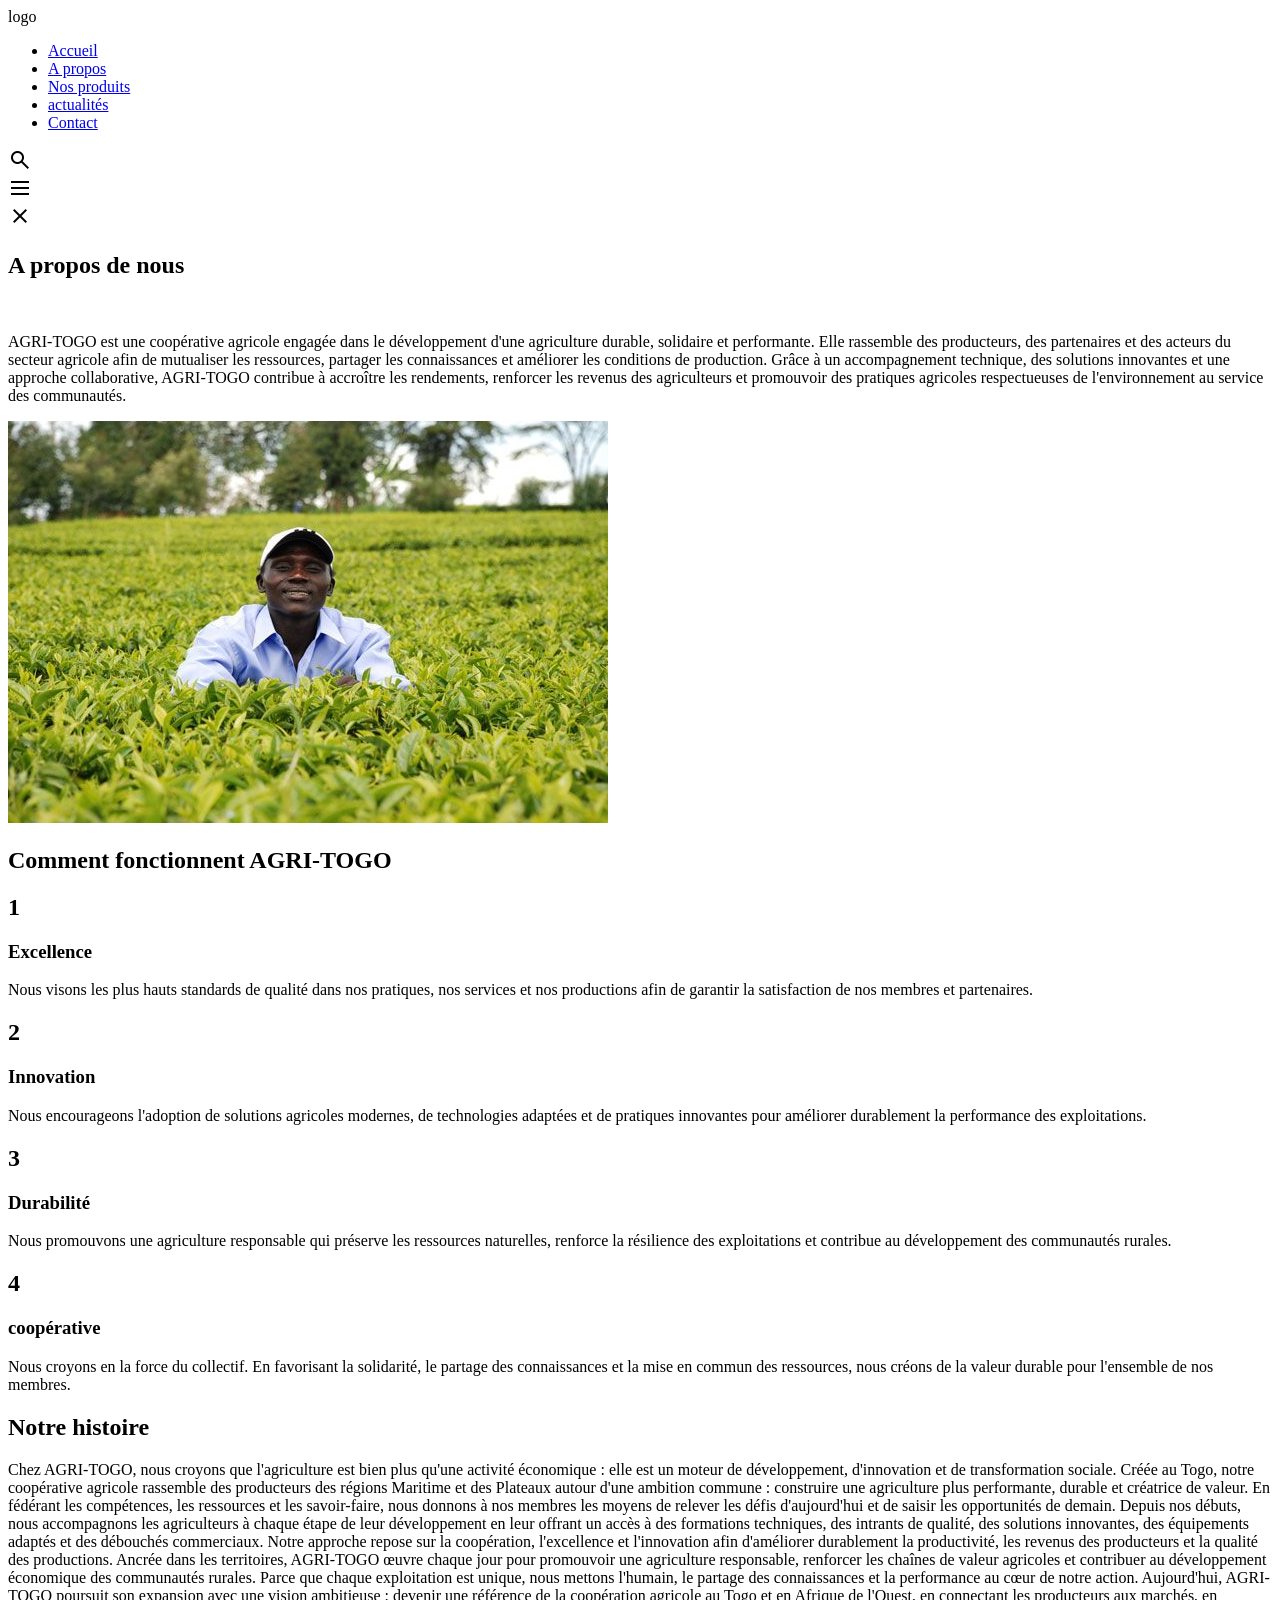
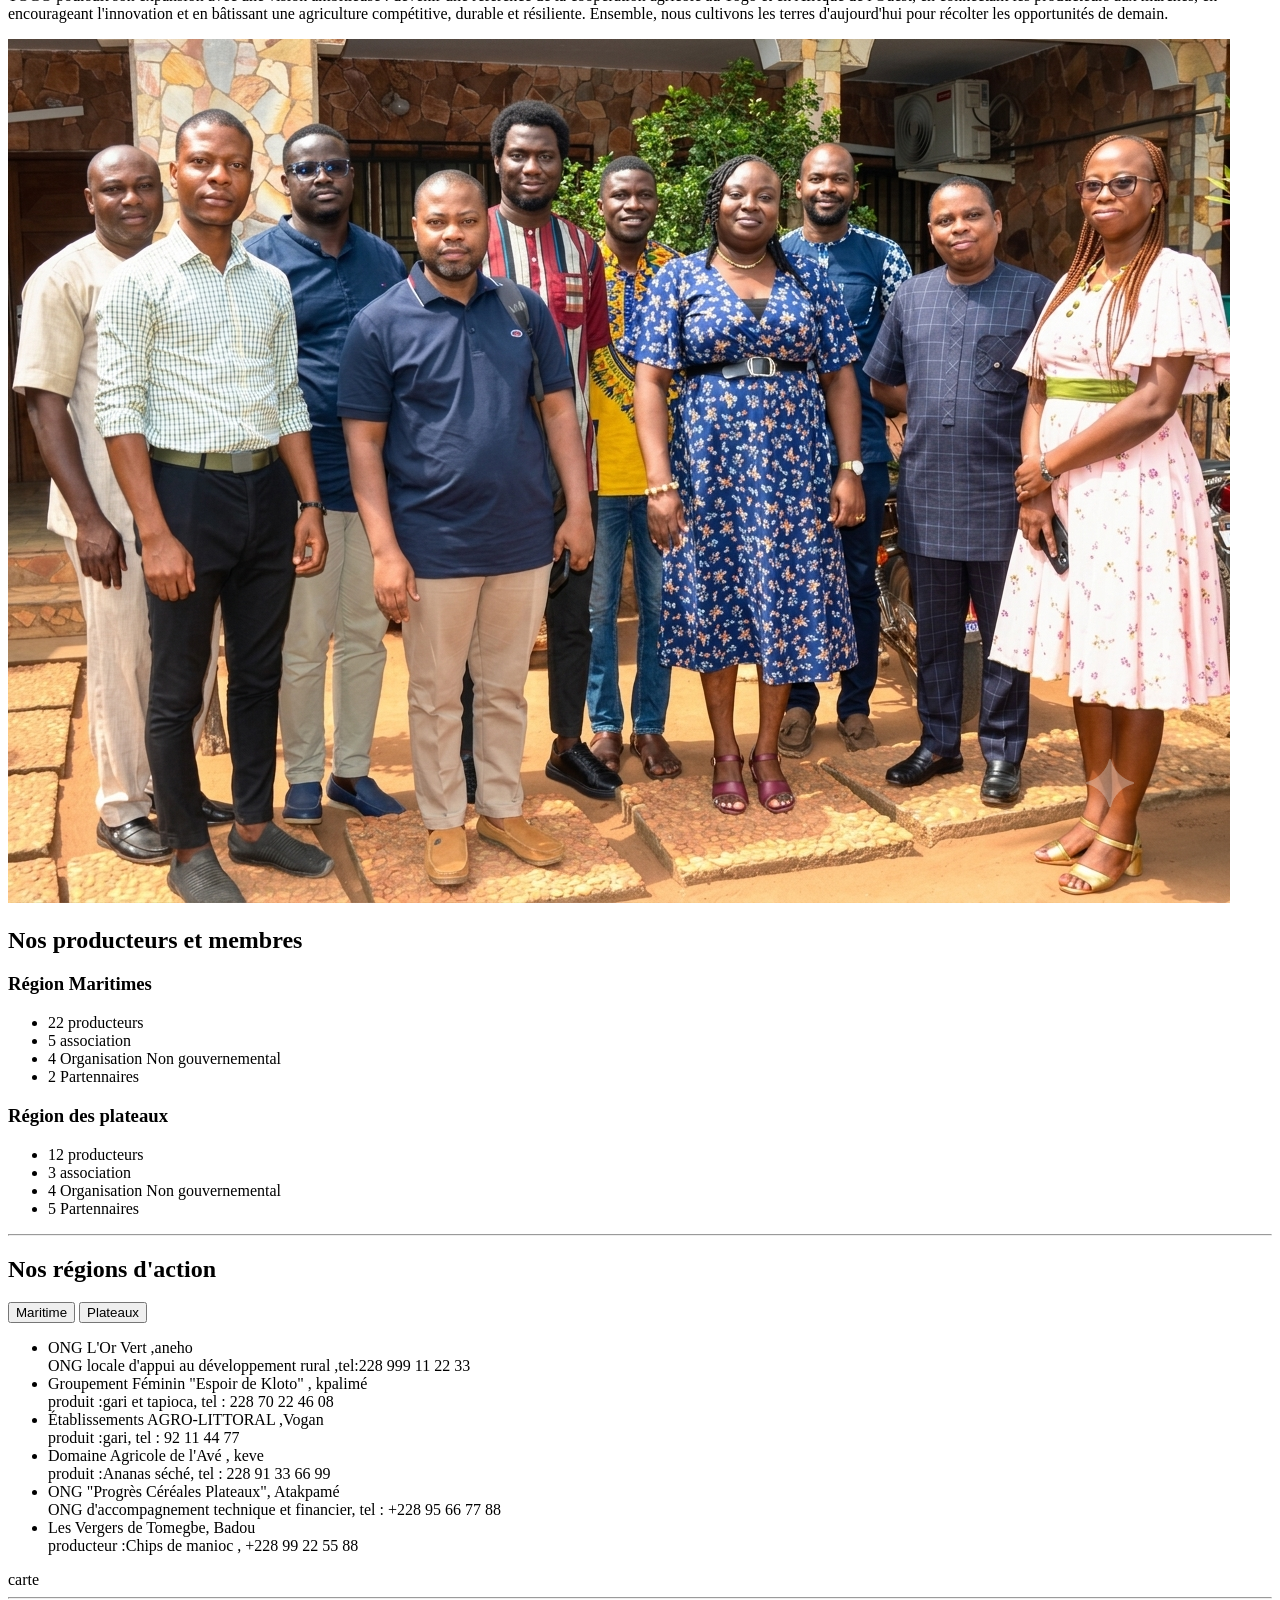
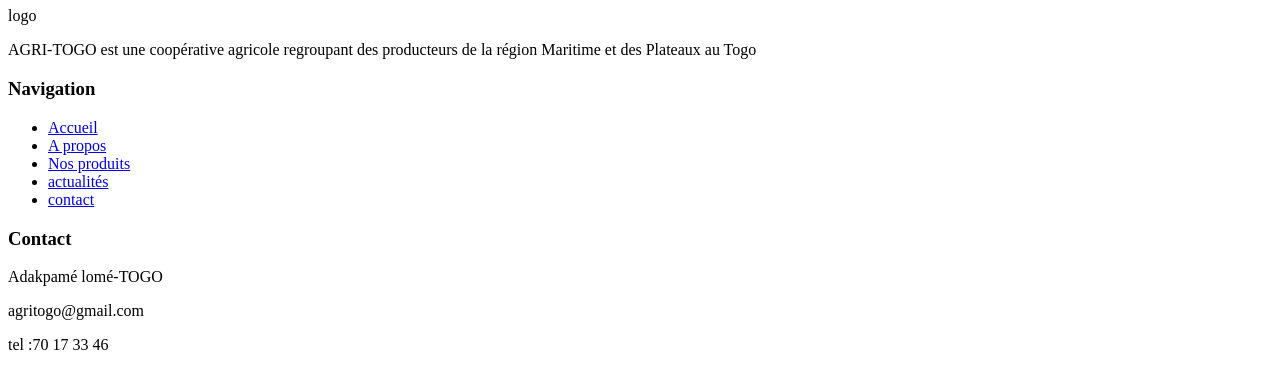
==== about.html @ c338d020 "ajout de acceuil et a propos" ====
<!DOCTYPE html>
<html lang="en">
<head>
    <meta charset="UTF-8">
    <meta name="viewport" content="width=device-width, initial-scale=1.0">
    <title>Document</title>
    <link rel="stylesheet" href="https://fonts.googleapis.com/css2?family=Material+Symbols+Outlined" />
</head>
<body>
     <header>
        <div>
            logo
        </div>
        <nav>
            <ul>
                <li><a href="index.html">Accueil</a></li>
                <li><a href="about.html">A propos</a></li>
                <li><a href="produit.html">Nos produits</a></li>
                <li><a href="actualite.html">actualités</a></li>
                <li><a href="contat.html">Contact</a></li>

            </ul>
        </nav>
        <div><span class="material-symbols-outlined">search</span></div>
        <div><span class="material-symbols-outlined">dehaze</span></div>    
        <div><span class="material-symbols-outlined">close</span></div>
     </header>
     <main>
        <section class="hero2">
            <h1>A propos de nous</h1>
            <img src="" alt="">
        </section>
        <section>
            <div>
                <div id="histoire">
                     <div>
                        <div>
                            <p>AGRI-TOGO est une coopérative agricole engagée dans le développement d'une agriculture durable,       
                                  solidaire et performante. Elle rassemble des producteurs, des partenaires et des acteurs du secteur   
                                 agricole afin de mutualiser les ressources, partager les connaissances et améliorer les conditions de production.
                                 Grâce à un accompagnement technique, des solutions innovantes et une approche collaborative, AGRI-TOGO contribue à
                                 accroître les rendements, renforcer les revenus des agriculteurs et promouvoir des pratiques agricoles respectueuses 
                                 de l'environnement au service des communautés.
                            </p>
                        </div>
                        <div>
                            <img src="images/premier.jpg" alt="">
                        </div>
                     </div>     
                </div>
                <div>
                    <h2>Comment fonctionnent AGRI-TOGO</h2>
                    <div>
                        <h1>1</h1>
                         <h3>Excellence</h3>
                         <p>Nous visons les plus hauts standards de qualité dans nos pratiques,
                             nos services et nos productions afin de garantir la satisfaction de
                              nos membres et partenaires.
                        </p>
                    </div>
                    <div>
                        <h1>2</h1>
                         <h3>Innovation</h3>
                         <p>Nous encourageons l'adoption de solutions agricoles modernes, 
                            de technologies adaptées et de pratiques innovantes pour améliorer
                             durablement la performance des exploitations.
                        </p>
                    </div>
                    <div>
                        <h1>3</h1>
                         <h3>Durabilité</h3>
                         <p>Nous promouvons une agriculture responsable qui préserve les ressources naturelles,
                             renforce la résilience des exploitations et contribue au développement des communautés rurales.
                        </p>
                    </div>
                    <div>
                        <h1>4</h1>
                         <h3>coopérative</h3>
                         <p>Nous croyons en la force du collectif. En favorisant la solidarité, le partage des connaissances
                             et la mise en commun des ressources, nous créons de la valeur durable pour l'ensemble de nos membres.
                        </p>
                    </div>
                </div>
            </div>

        </section>
        <section>
            <h2>Notre histoire</h2>
            <div>
                <div>
                <p> 

                  Chez AGRI-TOGO, nous croyons que l'agriculture est bien plus qu'une activité économique : 
                   elle est un moteur de développement, d'innovation et de transformation sociale.
                   Créée au Togo, notre coopérative agricole rassemble des producteurs des régions Maritime et des Plateaux autour d'une ambition commune : construire une agriculture plus performante, 
                   durable et créatrice de valeur. En fédérant les compétences, les ressources et les savoir-faire, nous donnons à nos membres les moyens de relever les défis d'aujourd'hui et de saisir les opportunités de demain.
                    Depuis nos débuts, nous accompagnons les agriculteurs à chaque étape de leur développement en leur offrant un accès à des formations techniques, des intrants de qualité, des solutions innovantes, des équipements adaptés et des débouchés commerciaux. Notre approche repose sur la coopération, l'excellence et l'innovation afin d'améliorer durablement la productivité, les revenus des producteurs et la qualité des productions.
                    Ancrée dans les territoires, AGRI-TOGO œuvre chaque jour pour promouvoir une agriculture responsable, renforcer les chaînes de valeur agricoles et contribuer au développement économique des communautés rurales. Parce que chaque exploitation est unique, nous mettons l'humain, le partage des connaissances et la performance au cœur de notre action.
                    Aujourd'hui, AGRI-TOGO poursuit son expansion avec une vision ambitieuse : devenir une référence de la coopération agricole au Togo et en Afrique de l'Ouest, en connectant les producteurs aux marchés, en encourageant l'innovation et en bâtissant une agriculture compétitive, durable et résiliente.
                    Ensemble, nous cultivons les terres d'aujourd'hui pour récolter les opportunités de demain.
                </p>
                </div>
                <div>
                    <img src="images/histoire.png" alt="">
                </div>
            </div>
        </section>
        <section>
            <div>
                <h2>Nos producteurs et membres</h2>
                <div>
                    <h3>Région Maritimes</h3>
                    <ul>
                        <li>22 producteurs</li>
                        <li>5 association</li>
                        <li>4 Organisation Non gouvernemental</li>
                        <li>2 Partennaires</li>
                    </ul>
                </div>
                <div>
                    <h3>Région des plateaux</h3>
                    <ul>
                        <li>12 producteurs</li>
                        <li>3 association</li>
                        <li>4 Organisation Non gouvernemental</li>
                        <li>5 Partennaires</li>
                    </ul>
                </div>
            </div>
        </section>
        <hr>
        <section>
            <h2>Nos régions d'action</h2>
            <div>
                <div>
                    <button>Maritime</button>
                    <button>Plateaux</button>
                </div>
                <div>
                <ul>
                    <li>ONG L'Or Vert ,aneho <br> ONG locale d'appui au développement rural ,tel:228 999 11 22 33</li>
                    <li>Groupement Féminin "Espoir de Kloto"  , kpalimé <br> produit :gari et tapioca, tel : 228 70 22 46 08 </li>
                    <li>Établissements AGRO-LITTORAL ,Vogan <br> produit :gari, tel : 92 11 44 77 </li>
                    <li> Domaine Agricole de l'Avé , keve <br> produit :Ananas séché, tel : 228 91 33 66 99 </li>
                    <li>  ONG "Progrès Céréales Plateaux", Atakpamé <br> ONG  d'accompagnement technique et financier, tel :  +228 95 66 77 88 </li>
                    <li>  Les Vergers de Tomegbe,  Badou <br> producteur :Chips de manioc , +228 99 22 55 88 </li>
                </ul>
            </div>
            <div>
                carte
            </div>
            </div>
           
        </section>
         <hr>
     </main>
      <footer>
        <div id="footer-head">
            <div>
                <div>
                    logo
                </div>
                <div>
                  <p>AGRI-TOGO est une coopérative agricole  regroupant des producteurs de la région
                     Maritime et des Plateaux au Togo
                  </p>  
                  <div>
                    <i class="fa-brands fa-facebook"></i>
                  </div>
                </div>    
            </div>
            <div> 
                <h3>Navigation</h3>
                <ul>
                <li><a href="index.html">Accueil</a></li>
                <li><a href="index.html">A propos</a></li>
                <li><a href="index.html">Nos produits</a></li>
                <li><a href="index.html">actualités</a></li>
                <li><a href="index.html">contact</a></li> 
                </ul>               
            </div>
            <div>
                <h3>Contact</h3>
                <p>Adakpamé lomé-TOGO</p>
                <P>agritogo@gmail.com</P>
                <p>tel :70 17 33 46</p>

            </div>   
            
        </div>
    </footer>

</body>
</html>
</body>
</html>
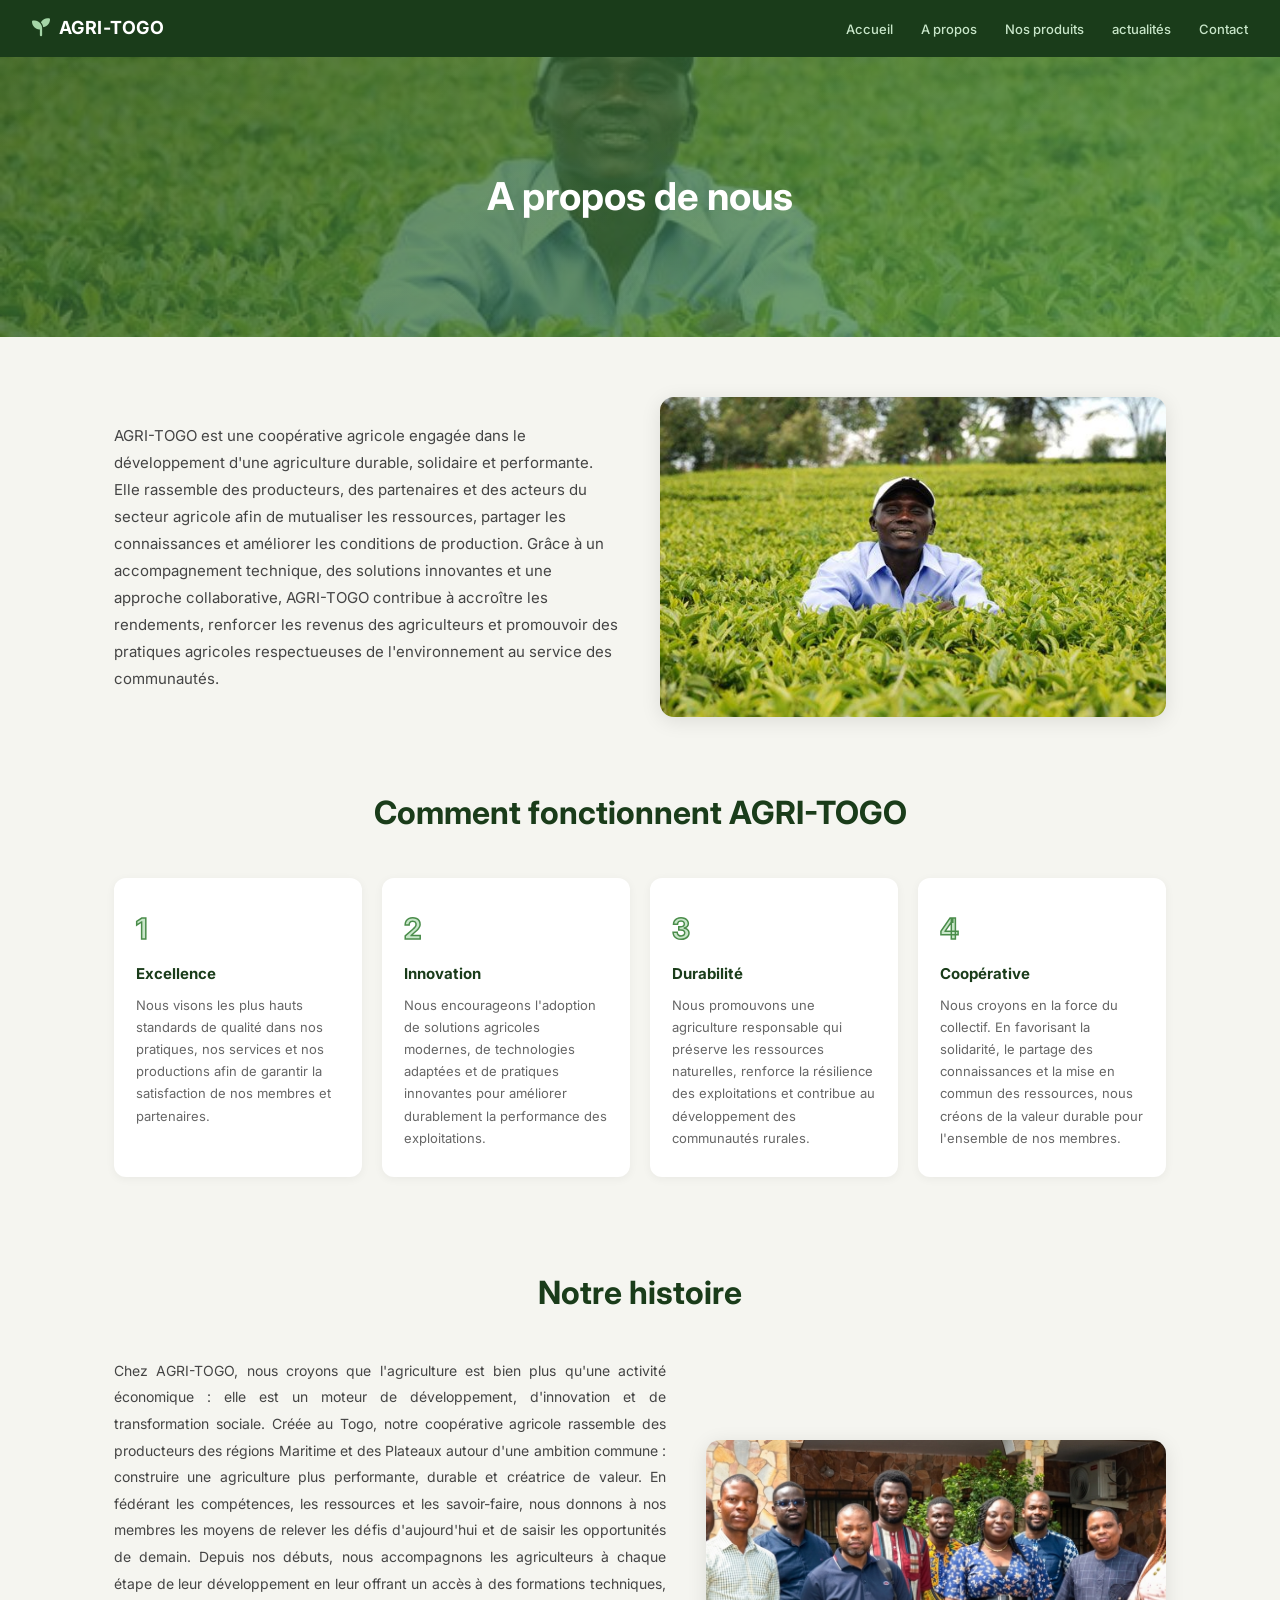
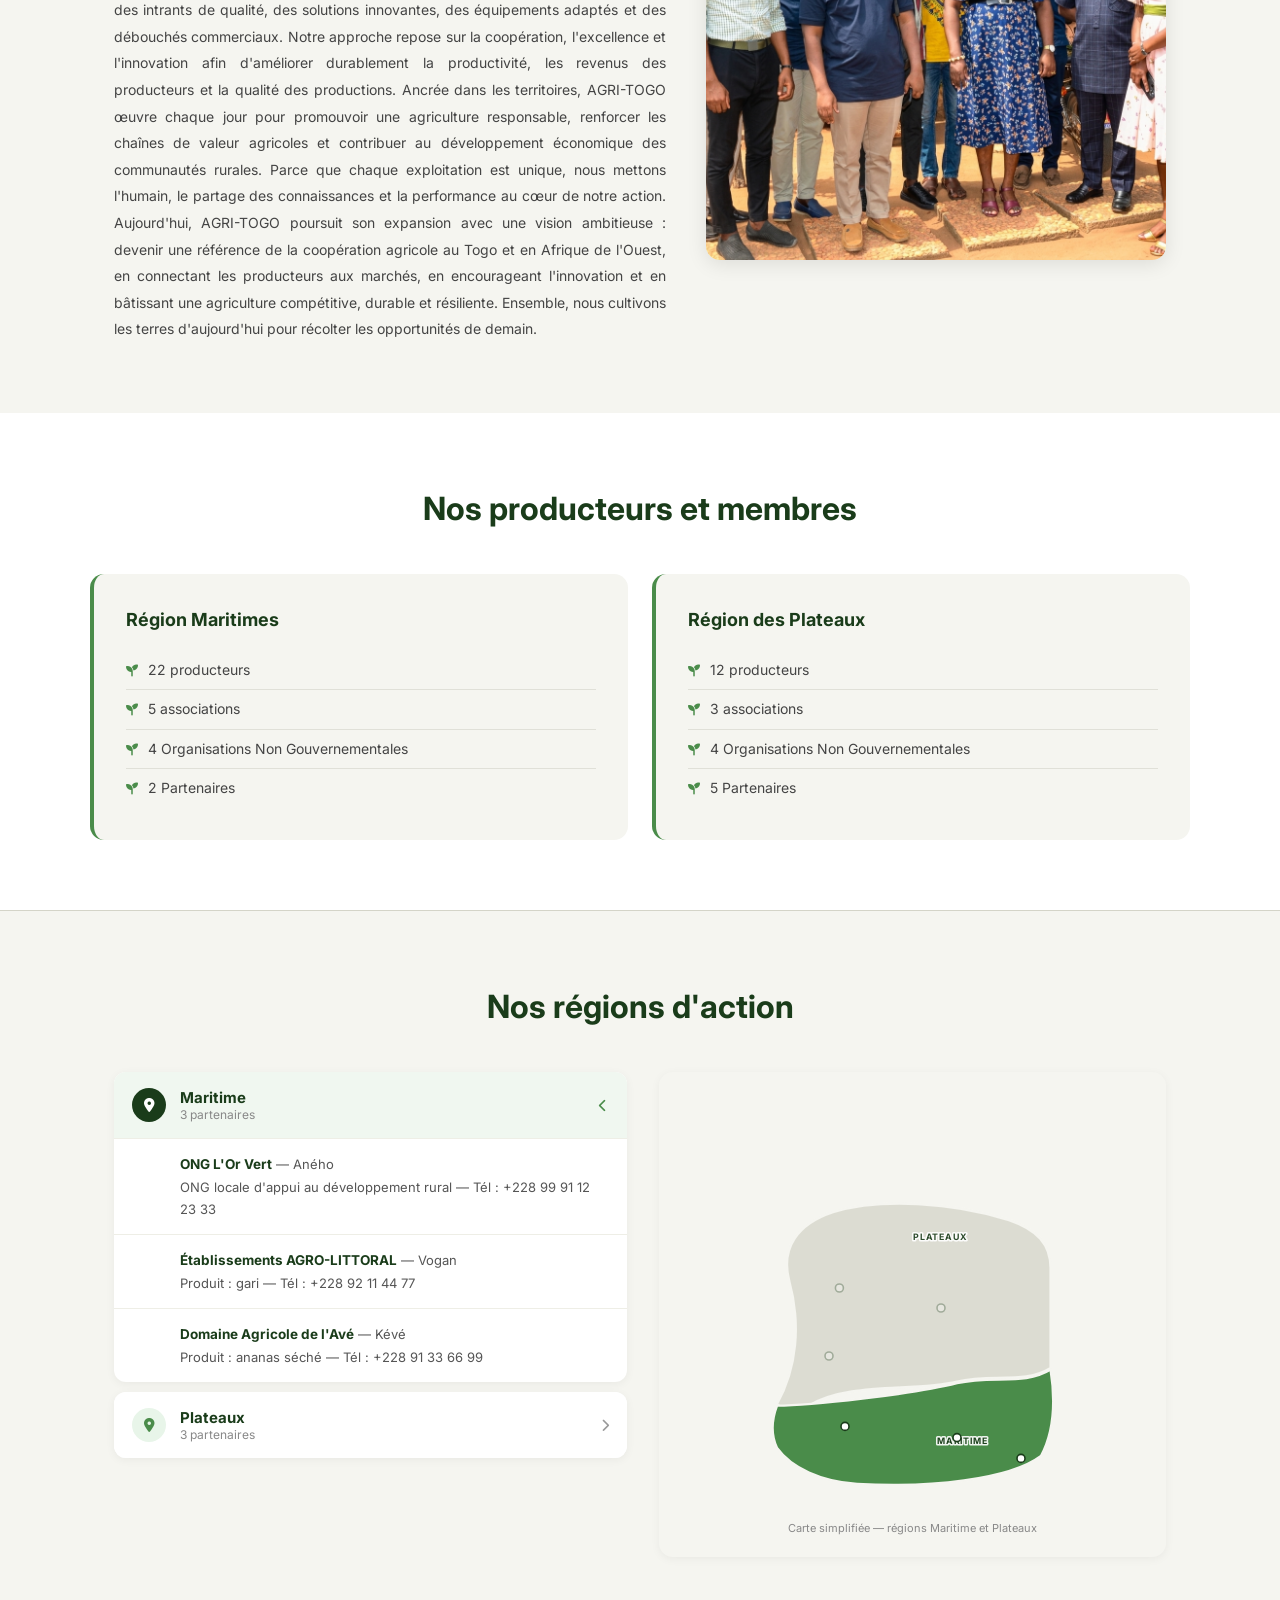
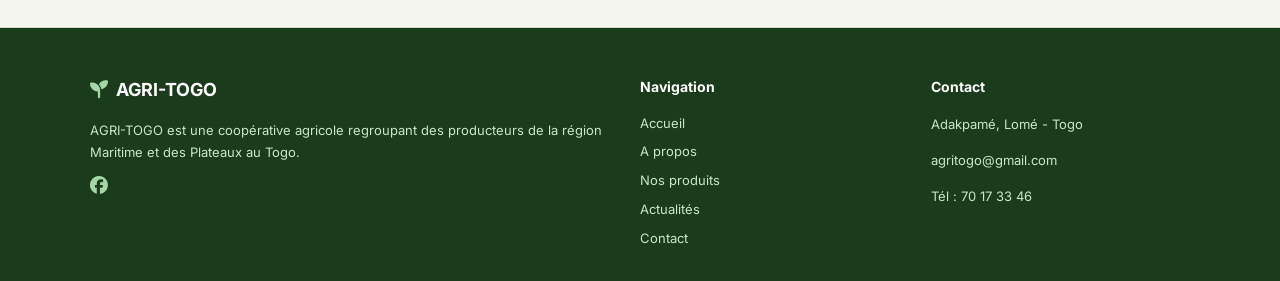
==== commit 7b2215fe: "stylisation des pages acceuil et apropos" ====
--- a/about.html
+++ b/about.html
@@ -1,196 +1,288 @@
 <!DOCTYPE html>
-<html lang="en">
+<html lang="fr">
 <head>
     <meta charset="UTF-8">
     <meta name="viewport" content="width=device-width, initial-scale=1.0">
-    <title>Document</title>
+    <title>AGRI-TOGO — À propos</title>
     <link rel="stylesheet" href="https://fonts.googleapis.com/css2?family=Material+Symbols+Outlined" />
+    <link rel="stylesheet" href="https://cdnjs.cloudflare.com/ajax/libs/font-awesome/6.5.0/css/all.min.css">
+    <link rel="stylesheet" href="css/app.css">
+    <script src="about.js" defer></script>
 </head>
 <body>
-     <header>
+    <header>
         <div>
-            logo
+            AGRI-TOGO
         </div>
         <nav>
             <ul>
                 <li><a href="index.html">Accueil</a></li>
-                <li><a href="about.html">A propos</a></li>
+                <li><a href="about.html" class="active">A propos</a></li>
                 <li><a href="produit.html">Nos produits</a></li>
                 <li><a href="actualite.html">actualités</a></li>
-                <li><a href="contat.html">Contact</a></li>
-
+                <li><a href="contact.html">Contact</a></li>
             </ul>
         </nav>
-        <div><span class="material-symbols-outlined">search</span></div>
-        <div><span class="material-symbols-outlined">dehaze</span></div>    
-        <div><span class="material-symbols-outlined">close</span></div>
-     </header>
-     <main>
+        <div class="header-icons">
+            <span class="material-symbols-outlined menu-open">dehaze</span>
+            <span class="material-symbols-outlined menu-close" >close</span>
+        </div>
+    </header>
+
+    <main>
         <section class="hero2">
             <h1>A propos de nous</h1>
-            <img src="" alt="">
-        </section>
-        <section>
-            <div>
+            <img src="images/premier.jpg" alt="Membres de la coopérative AGRI-TOGO">
+        </section>
+
+        <section class="intro-section">
+            <div class="intro">
                 <div id="histoire">
-                     <div>
-                        <div>
-                            <p>AGRI-TOGO est une coopérative agricole engagée dans le développement d'une agriculture durable,       
-                                  solidaire et performante. Elle rassemble des producteurs, des partenaires et des acteurs du secteur   
-                                 agricole afin de mutualiser les ressources, partager les connaissances et améliorer les conditions de production.
-                                 Grâce à un accompagnement technique, des solutions innovantes et une approche collaborative, AGRI-TOGO contribue à
-                                 accroître les rendements, renforcer les revenus des agriculteurs et promouvoir des pratiques agricoles respectueuses 
-                                 de l'environnement au service des communautés.
-                            </p>
-                        </div>
-                        <div>
-                            <img src="images/premier.jpg" alt="">
-                        </div>
-                     </div>     
-                </div>
-                <div>
+                    <div class="intro-row">
+                        <div class="intro-text">
+                            <p>AGRI-TOGO est une coopérative agricole engagée dans le développement d'une agriculture durable,
+                                solidaire et performante. Elle rassemble des producteurs, des partenaires et des acteurs du secteur
+                                agricole afin de mutualiser les ressources, partager les connaissances et améliorer les conditions de production.
+                                Grâce à un accompagnement technique, des solutions innovantes et une approche collaborative, AGRI-TOGO contribue à
+                                accroître les rendements, renforcer les revenus des agriculteurs et promouvoir des pratiques agricoles respectueuses
+                                de l'environnement au service des communautés.
+                            </p>
+                        </div>
+                        <div class="intro-image">
+                            <img src="images/premier.jpg" alt="Champs cultivés par les producteurs AGRI-TOGO">
+                        </div>
+                    </div>
+                </div>
+
+                <div class="valeurs">
                     <h2>Comment fonctionnent AGRI-TOGO</h2>
-                    <div>
-                        <h1>1</h1>
-                         <h3>Excellence</h3>
-                         <p>Nous visons les plus hauts standards de qualité dans nos pratiques,
-                             nos services et nos productions afin de garantir la satisfaction de
-                              nos membres et partenaires.
-                        </p>
-                    </div>
-                    <div>
-                        <h1>2</h1>
-                         <h3>Innovation</h3>
-                         <p>Nous encourageons l'adoption de solutions agricoles modernes, 
-                            de technologies adaptées et de pratiques innovantes pour améliorer
-                             durablement la performance des exploitations.
-                        </p>
-                    </div>
-                    <div>
-                        <h1>3</h1>
-                         <h3>Durabilité</h3>
-                         <p>Nous promouvons une agriculture responsable qui préserve les ressources naturelles,
-                             renforce la résilience des exploitations et contribue au développement des communautés rurales.
-                        </p>
-                    </div>
-                    <div>
-                        <h1>4</h1>
-                         <h3>coopérative</h3>
-                         <p>Nous croyons en la force du collectif. En favorisant la solidarité, le partage des connaissances
-                             et la mise en commun des ressources, nous créons de la valeur durable pour l'ensemble de nos membres.
-                        </p>
-                    </div>
-                </div>
-            </div>
-
-        </section>
-        <section>
+                    <div class="valeurs-grid">
+                        <div class="valeur-item">
+                            <h1>1</h1>
+                            <h3>Excellence</h3>
+                            <p>Nous visons les plus hauts standards de qualité dans nos pratiques,
+                                nos services et nos productions afin de garantir la satisfaction de
+                                nos membres et partenaires.
+                            </p>
+                        </div>
+                        <div class="valeur-item">
+                            <h1>2</h1>
+                            <h3>Innovation</h3>
+                            <p>Nous encourageons l'adoption de solutions agricoles modernes,
+                                de technologies adaptées et de pratiques innovantes pour améliorer
+                                durablement la performance des exploitations.
+                            </p>
+                        </div>
+                        <div class="valeur-item">
+                            <h1>3</h1>
+                            <h3>Durabilité</h3>
+                            <p>Nous promouvons une agriculture responsable qui préserve les ressources naturelles,
+                                renforce la résilience des exploitations et contribue au développement des communautés rurales.
+                            </p>
+                        </div>
+                        <div class="valeur-item">
+                            <h1>4</h1>
+                            <h3>Coopérative</h3>
+                            <p>Nous croyons en la force du collectif. En favorisant la solidarité, le partage des connaissances
+                                et la mise en commun des ressources, nous créons de la valeur durable pour l'ensemble de nos membres.
+                            </p>
+                        </div>
+                    </div>
+                </div>
+            </div>
+        </section>
+
+        <section class="histoire-section">
             <h2>Notre histoire</h2>
-            <div>
-                <div>
-                <p> 
-
-                  Chez AGRI-TOGO, nous croyons que l'agriculture est bien plus qu'une activité économique : 
-                   elle est un moteur de développement, d'innovation et de transformation sociale.
-                   Créée au Togo, notre coopérative agricole rassemble des producteurs des régions Maritime et des Plateaux autour d'une ambition commune : construire une agriculture plus performante, 
-                   durable et créatrice de valeur. En fédérant les compétences, les ressources et les savoir-faire, nous donnons à nos membres les moyens de relever les défis d'aujourd'hui et de saisir les opportunités de demain.
-                    Depuis nos débuts, nous accompagnons les agriculteurs à chaque étape de leur développement en leur offrant un accès à des formations techniques, des intrants de qualité, des solutions innovantes, des équipements adaptés et des débouchés commerciaux. Notre approche repose sur la coopération, l'excellence et l'innovation afin d'améliorer durablement la productivité, les revenus des producteurs et la qualité des productions.
-                    Ancrée dans les territoires, AGRI-TOGO œuvre chaque jour pour promouvoir une agriculture responsable, renforcer les chaînes de valeur agricoles et contribuer au développement économique des communautés rurales. Parce que chaque exploitation est unique, nous mettons l'humain, le partage des connaissances et la performance au cœur de notre action.
-                    Aujourd'hui, AGRI-TOGO poursuit son expansion avec une vision ambitieuse : devenir une référence de la coopération agricole au Togo et en Afrique de l'Ouest, en connectant les producteurs aux marchés, en encourageant l'innovation et en bâtissant une agriculture compétitive, durable et résiliente.
-                    Ensemble, nous cultivons les terres d'aujourd'hui pour récolter les opportunités de demain.
-                </p>
-                </div>
-                <div>
-                    <img src="images/histoire.png" alt="">
-                </div>
-            </div>
-        </section>
-        <section>
-            <div>
+            <div class="histoire-row">
+                <div class="histoire-text">
+                    <p>
+                        Chez AGRI-TOGO, nous croyons que l'agriculture est bien plus qu'une activité économique :
+                        elle est un moteur de développement, d'innovation et de transformation sociale.
+                        Créée au Togo, notre coopérative agricole rassemble des producteurs des régions Maritime et des Plateaux autour d'une ambition commune : construire une agriculture plus performante,
+                        durable et créatrice de valeur. En fédérant les compétences, les ressources et les savoir-faire, nous donnons à nos membres les moyens de relever les défis d'aujourd'hui et de saisir les opportunités de demain.
+                        Depuis nos débuts, nous accompagnons les agriculteurs à chaque étape de leur développement en leur offrant un accès à des formations techniques, des intrants de qualité, des solutions innovantes, des équipements adaptés et des débouchés commerciaux. Notre approche repose sur la coopération, l'excellence et l'innovation afin d'améliorer durablement la productivité, les revenus des producteurs et la qualité des productions.
+                        Ancrée dans les territoires, AGRI-TOGO œuvre chaque jour pour promouvoir une agriculture responsable, renforcer les chaînes de valeur agricoles et contribuer au développement économique des communautés rurales. Parce que chaque exploitation est unique, nous mettons l'humain, le partage des connaissances et la performance au cœur de notre action.
+                        Aujourd'hui, AGRI-TOGO poursuit son expansion avec une vision ambitieuse : devenir une référence de la coopération agricole au Togo et en Afrique de l'Ouest, en connectant les producteurs aux marchés, en encourageant l'innovation et en bâtissant une agriculture compétitive, durable et résiliente.
+                        Ensemble, nous cultivons les terres d'aujourd'hui pour récolter les opportunités de demain.
+                    </p>
+                </div>
+                <div class="histoire-image">
+                    <img src="images/histoire.png" alt="Histoire de la coopérative AGRI-TOGO">
+                </div>
+            </div>
+        </section>
+
+        <section class="membres-section">
+            <div class="membres">
                 <h2>Nos producteurs et membres</h2>
-                <div>
-                    <h3>Région Maritimes</h3>
-                    <ul>
-                        <li>22 producteurs</li>
-                        <li>5 association</li>
-                        <li>4 Organisation Non gouvernemental</li>
-                        <li>2 Partennaires</li>
-                    </ul>
-                </div>
-                <div>
-                    <h3>Région des plateaux</h3>
-                    <ul>
-                        <li>12 producteurs</li>
-                        <li>3 association</li>
-                        <li>4 Organisation Non gouvernemental</li>
-                        <li>5 Partennaires</li>
-                    </ul>
-                </div>
-            </div>
-        </section>
+                <div class="membres-grid">
+                    <div class="membre-card">
+                        <h3>Région Maritimes</h3>
+                        <ul>
+                            <li>22 producteurs</li>
+                            <li>5 associations</li>
+                            <li>4 Organisations Non Gouvernementales</li>
+                            <li>2 Partenaires</li>
+                        </ul>
+                    </div>
+                    <div class="membre-card">
+                        <h3>Région des Plateaux</h3>
+                        <ul>
+                            <li>12 producteurs</li>
+                            <li>3 associations</li>
+                            <li>4 Organisations Non Gouvernementales</li>
+                            <li>5 Partenaires</li>
+                        </ul>
+                    </div>
+                </div>
+            </div>
+        </section>
+
         <hr>
-        <section>
+
+        <section class="regions-section">
             <h2>Nos régions d'action</h2>
-            <div>
-                <div>
-                    <button>Maritime</button>
-                    <button>Plateaux</button>
-                </div>
-                <div>
-                <ul>
-                    <li>ONG L'Or Vert ,aneho <br> ONG locale d'appui au développement rural ,tel:228 999 11 22 33</li>
-                    <li>Groupement Féminin "Espoir de Kloto"  , kpalimé <br> produit :gari et tapioca, tel : 228 70 22 46 08 </li>
-                    <li>Établissements AGRO-LITTORAL ,Vogan <br> produit :gari, tel : 92 11 44 77 </li>
-                    <li> Domaine Agricole de l'Avé , keve <br> produit :Ananas séché, tel : 228 91 33 66 99 </li>
-                    <li>  ONG "Progrès Céréales Plateaux", Atakpamé <br> ONG  d'accompagnement technique et financier, tel :  +228 95 66 77 88 </li>
-                    <li>  Les Vergers de Tomegbe,  Badou <br> producteur :Chips de manioc , +228 99 22 55 88 </li>
-                </ul>
-            </div>
-            <div>
-                carte
-            </div>
-            </div>
-           
-        </section>
-         <hr>
-     </main>
-      <footer>
+            <div class="regions">
+                <div class="regions-list-panel">
+
+                    <div class="region-row active" data-region="maritime">
+                        <button class="region-row-head" aria-expanded="true">
+                            <span class="region-pin"><i class="fa-solid fa-location-dot"></i></span>
+                            <span class="region-row-text">
+                                <span class="region-row-title">Maritime</span>
+                                <span class="region-row-count">3 partenaires</span>
+                            </span>
+                            <span class="region-chevron"><i class="fa-solid fa-chevron-down"></i></span>
+                        </button>
+                        <ul class="region-partners">
+                            <li tabindex="0" data-city="aneho">
+                                <strong>ONG L'Or Vert</strong> — Aného<br>
+                                ONG locale d'appui au développement rural — Tél : +228 99 91 12 23 33
+                            </li>
+                            <li tabindex="0" data-city="vogan">
+                                <strong>Établissements AGRO-LITTORAL</strong> — Vogan<br>
+                                Produit : gari — Tél : +228 92 11 44 77
+                            </li>
+                            <li tabindex="0" data-city="keve">
+                                <strong>Domaine Agricole de l'Avé</strong> — Kévé<br>
+                                Produit : ananas séché — Tél : +228 91 33 66 99
+                            </li>
+                        </ul>
+                    </div>
+
+                    <div class="region-row" data-region="plateaux">
+                        <button class="region-row-head" aria-expanded="false">
+                            <span class="region-pin"><i class="fa-solid fa-location-dot"></i></span>
+                            <span class="region-row-text">
+                                <span class="region-row-title">Plateaux</span>
+                                <span class="region-row-count">3 partenaires</span>
+                            </span>
+                            <span class="region-chevron"><i class="fa-solid fa-chevron-right"></i></span>
+                        </button>
+                        <ul class="region-partners">
+                            <li tabindex="0" data-city="kpalime">
+                                <strong>Groupement Féminin « Espoir de Kloto »</strong> — Kpalimé<br>
+                                Produit : gari et tapioca — Tél : +228 70 22 46 08
+                            </li>
+                            <li tabindex="0" data-city="atakpame">
+                                <strong>ONG « Progrès Céréales Plateaux »</strong> — Atakpamé<br>
+                                ONG d'accompagnement technique et financier — Tél : +228 95 66 77 88
+                            </li>
+                            <li tabindex="0" data-city="badou">
+                                <strong>Les Vergers de Tomegbe</strong> — Badou<br>
+                                Producteur : chips de manioc — Tél : +228 99 22 55 88
+                            </li>
+                        </ul>
+                    </div>
+
+                </div>
+                <div class="regions-map">
+                    <svg viewBox="0 0 400 520" xmlns="http://www.w3.org/2000/svg" role="img" aria-label="Carte simplifiée des régions Maritime et Plateaux du Togo">
+                        <!-- Région Plateaux (nord du périmètre) -->
+                        <path class="region-shape plateaux" data-region="plateaux"
+                              d="M30,390 C55,345 60,290 45,235 C35,195 55,165 100,150 C160,132 250,138 320,160 C355,172 372,190 372,220 L372,345 C340,365 300,352 255,362 C200,375 120,362 70,392 C50,400 38,398 30,390 Z" />
+                        <!-- Région Maritime (bande côtière au sud) -->
+                        <path class="region-shape maritime" data-region="maritime"
+                              d="M30,392 C70,392 200,378 255,364 C300,354 340,367 372,347 C378,385 376,425 360,455 C320,485 220,495 130,490 C85,487 48,470 30,445 C22,428 24,408 30,392 Z" />
+
+                        <text class="region-label" x="200" y="185">Plateaux</text>
+                        <text class="region-label" x="230" y="440">Maritime</text>
+
+                        <!-- Villes — région Plateaux -->
+                        <g class="city-dot" data-city="kpalime" data-region="plateaux" tabindex="-1">
+                            <circle class="pulse-ring" cx="95" cy="330" r="5" />
+                            <circle cx="95" cy="330" r="5" />
+                            <text x="107" y="334">Kpalimé</text>
+                        </g>
+                        <g class="city-dot" data-city="badou" data-region="plateaux" tabindex="-1">
+                            <circle class="pulse-ring" cx="108" cy="245" r="5" />
+                            <circle cx="108" cy="245" r="5" />
+                            <text x="120" y="249">Badou</text>
+                        </g>
+                        <g class="city-dot" data-city="atakpame" data-region="plateaux" tabindex="-1">
+                            <circle class="pulse-ring" cx="235" cy="270" r="5" />
+                            <circle cx="235" cy="270" r="5" />
+                            <text x="247" y="274">Atakpamé</text>
+                        </g>
+
+                        <!-- Villes — région Maritime -->
+                        <g class="city-dot" data-city="keve" data-region="maritime" tabindex="-1">
+                            <circle class="pulse-ring" cx="115" cy="418" r="5" />
+                            <circle cx="115" cy="418" r="5" />
+                            <text x="127" y="422">Kévé</text>
+                        </g>
+                        <g class="city-dot" data-city="vogan" data-region="maritime" tabindex="-1">
+                            <circle class="pulse-ring" cx="255" cy="432" r="5" />
+                            <circle cx="255" cy="432" r="5" />
+                            <text x="267" y="436">Vogan</text>
+                        </g>
+                        <g class="city-dot" data-city="aneho" data-region="maritime" tabindex="-1">
+                            <circle class="pulse-ring" cx="335" cy="458" r="5" />
+                            <circle cx="335" cy="458" r="5" />
+                            <text x="347" y="462">Aného</text>
+                        </g>
+                    </svg>
+                    <p class="map-caption">Carte simplifiée — régions Maritime et Plateaux</p>
+                </div>
+            </div>
+        </section>
+
+        <hr>
+    </main>
+
+    <footer>
         <div id="footer-head">
             <div>
                 <div>
-                    logo
-                </div>
+                    AGRI-TOGO
+                </div>
+                <p>
+                    AGRI-TOGO est une coopérative agricole regroupant des producteurs de la région
+                    Maritime et des Plateaux au Togo.
+                </p>
                 <div>
-                  <p>AGRI-TOGO est une coopérative agricole  regroupant des producteurs de la région
-                     Maritime et des Plateaux au Togo
-                  </p>  
-                  <div>
                     <i class="fa-brands fa-facebook"></i>
-                  </div>
-                </div>    
-            </div>
-            <div> 
+                </div>
+            </div>
+            <div>
                 <h3>Navigation</h3>
                 <ul>
-                <li><a href="index.html">Accueil</a></li>
-                <li><a href="index.html">A propos</a></li>
-                <li><a href="index.html">Nos produits</a></li>
-                <li><a href="index.html">actualités</a></li>
-                <li><a href="index.html">contact</a></li> 
-                </ul>               
+                    <li><a href="index.html">Accueil</a></li>
+                    <li><a href="about.html">A propos</a></li>
+                    <li><a href="produit.html">Nos produits</a></li>
+                    <li><a href="actualite.html">Actualités</a></li>
+                    <li><a href="contact.html">Contact</a></li>
+                </ul>
             </div>
             <div>
                 <h3>Contact</h3>
-                <p>Adakpamé lomé-TOGO</p>
-                <P>agritogo@gmail.com</P>
-                <p>tel :70 17 33 46</p>
-
-            </div>   
-            
+                <p>Adakpamé, Lomé - Togo</p>
+                <p>agritogo@gmail.com</p>
+                <p>Tél : 70 17 33 46</p>
+            </div>
         </div>
     </footer>
 
 </body>
-</html>
-</body>
 </html>
--- a/css/app.css
+++ b/css/app.css
@@ -0,0 +1,1164 @@
+/* ══════════════════════════════════════════════════════════════
+   AGRI-TOGO — Feuille de style commune
+   Palette : #1a3c1a (vert foncé) · #4a8c4a (vert moyen)
+             #c8e6c9 (vert clair) · #f5f5f0 (fond crème)
+   ══════════════════════════════════════════════════════════════ */
+
+@import url('https://fonts.googleapis.com/css2?family=Inter:wght@400;500;600;700&display=swap');
+
+/* ─── Reset & Base ───────────────────────────────────────────── */
+* {
+  margin: 0;
+  padding: 0;
+  box-sizing: border-box;
+}
+
+body {
+  font-family: 'Inter', sans-serif;
+  background: #f5f5f0;
+  color: #2d2d2d;
+  line-height: 1.6;
+}
+
+a { 
+  color: inherit; 
+}
+
+img { 
+  display: block; 
+  max-width: 100%; 
+}
+
+/* ─── Classes utilitaires pour le responsive ─────────────────── */
+.hide-mobile,
+.photo-secondaire {
+  display: block;
+}
+
+/* ─── Navigation ───────────────────────────────────────────── */
+header {
+  background: #1a3c1a;
+  padding: 14px 32px;
+  display: flex;
+  justify-content: space-between;
+  align-items: center;
+  position: sticky;
+  top: 0;
+  z-index: 100;
+}
+
+header > div:first-child {
+  display: flex;
+  align-items: center;
+  gap: 8px;
+  color: #fff;
+  font-weight: 700;
+  font-size: 18px;
+  letter-spacing: 0.5px;
+}
+
+header > div:first-child::before {
+  content: '\f4d8'; /* fa-seedling */
+  font-family: 'Font Awesome 6 Free';
+  font-weight: 900;
+  color: #a5d6a7;
+}
+
+header nav {
+  margin-left: auto;
+}
+
+header nav ul {
+  display: flex;
+  gap: 28px;
+  list-style: none;
+}
+
+header nav ul li a {
+  color: #c8e6c9;
+  text-decoration: none;
+  font-size: 13px;
+  font-weight: 500;
+  transition: color .2s ease;
+}
+
+header nav ul li a:hover {
+  color: #fff;
+}
+
+header .material-symbols-outlined {
+  color: #c8e6c9;
+  cursor: pointer;
+  transition: color .2s ease;
+}
+
+header .material-symbols-outlined:hover {
+  color: #fff;
+}
+
+.header-icons {
+  display: flex;
+  align-items: center;
+  gap: 16px;
+}
+
+.header-icons .menu-open,
+.header-icons .menu-close {
+  display: none;
+}
+
+/* ─── Hero / Accueil ───────────────────────────────────────── */
+#hero {
+  display: flex;
+  justify-content: center;
+  align-items: center;
+  text-align: center;
+  flex-direction: column;
+}
+
+#hero h1 {
+  font-size: 2rem;
+  line-height: 1.4;
+  color: #fff;
+  margin-bottom: 12px;
+}
+
+#hero p {
+  font-size: 1rem;
+  line-height: 1.6;
+  margin-bottom: 30px;
+  color: #e8f5e9;
+}
+
+#action {
+  display: flex;
+  justify-content: center;
+  gap: 16px;
+}
+
+#cta {
+  min-width: 180px;
+  padding: 0.8rem 1.4rem;
+  border: none;
+  border-radius: 10px;
+  background: #fff;
+  cursor: pointer;
+  transition: transform .2s ease, background .2s ease;
+}
+
+#cta:hover {
+  transform: translateY(-2px);
+  background: #e8f5e9;
+}
+
+#cta a {
+  text-decoration: none;
+  color: #4a8c4a;
+  font-weight: 600;
+}
+
+/* ─── Liens de redirection rapide ──────────────────────────── */
+#redirection {
+  display: flex;
+  flex-direction: row;
+  align-items: center;
+  text-align: center;
+  justify-content: space-around;
+  padding: 22px 30px;
+  margin: -28px auto 0;
+  max-width: 800px;
+  border-radius: 14px;
+  background: #fff;
+  box-shadow: 0 4px 20px rgba(0, 0, 0, .1);
+  position: relative;
+  z-index: 5;
+}
+
+#redirection > div {
+  padding: 6px 18px;
+}
+
+#redirection a {
+  text-decoration: none;
+  font-size: 1rem;
+  font-weight: 600;
+  color: #1a3c1a;
+  transition: color .2s ease;
+}
+
+#redirection a:hover {
+  color: #4a8c4a;
+}
+
+/* ─── Chiffres clés ────────────────────────────────────────── */
+#chiffre h1 {
+  text-align: center;
+  font-size: 2rem;
+  font-weight: 700;
+  padding-top: 70px;
+  margin-bottom: 40px;
+  color: #1a3c1a;
+}
+
+#cle {
+  display: flex;
+  flex-direction: row;
+  gap: 20px;
+  padding: 0 30px 30px;
+  justify-content: center;
+  align-items: stretch;
+  text-align: center;
+  flex-wrap: wrap;
+  max-width: 1100px;
+  margin: 0 auto;
+}
+
+#cle > div {
+  display: flex;
+  flex-direction: column;
+  align-items: center;
+  background: #fff;
+  border-radius: 12px;
+  padding: 32px 24px;
+  min-width: 220px;
+  flex: 1;
+  box-shadow: 0 2px 10px rgba(0, 0, 0, .05);
+  transition: transform .2s ease;
+}
+
+#cle > div:hover {
+  transform: translateY(-3px);
+}
+
+#cle span {
+  color: #4a8c4a;
+  font-size: 3rem;
+  line-height: 1;
+  margin-bottom: 8px;
+}
+
+#cle h2 {
+  font-size: 1.6rem;
+  font-weight: 700;
+  color: #1a3c1a;
+  padding-bottom: 6px;
+}
+
+#cle p {
+  font-size: 13px;
+  color: #666;
+}
+
+#cle a {
+  color: #4a8c4a;
+  font-size: 1rem;
+  text-decoration: none;
+  font-weight: 600;
+}
+
+/* ─── Actualités ───────────────────────────────────────────── */
+#actualite h2 {
+  text-align: center;
+  font-size: 2rem;
+  font-weight: 700;
+  padding-top: 60px;
+  margin-bottom: 40px;
+  color: #1a3c1a;
+}
+
+#actu {
+  display: flex;
+  flex-direction: row;
+  gap: 22px;
+  flex-wrap: wrap;
+  justify-content: center;
+  margin-bottom: 60px;
+  padding: 0 24px;
+}
+
+#actu1 {
+  display: flex;
+  flex-direction: column;
+  width: 340px;
+  border-radius: 14px;
+  background: #fff;
+  box-shadow: 0 2px 10px rgba(0, 0, 0, .05);
+  overflow: hidden;
+  transition: transform .2s ease, box-shadow .2s ease;
+}
+
+#actu1:hover {
+  transform: translateY(-4px);
+  box-shadow: 0 8px 24px rgba(0, 0, 0, .1);
+}
+
+#actu1 img {
+  width: 100%;
+  height: 200px;
+  object-fit: cover;
+}
+
+#actu1 p {
+  padding: 18px 18px 0;
+  color: #4a8c4a;
+  font-weight: 700;
+  font-size: 12px;
+  text-transform: uppercase;
+  letter-spacing: .5px;
+}
+
+#actu1 h3 {
+  padding: 8px 18px 0;
+  color: #1a3c1a;
+  font-size: 16px;
+  font-weight: 700;
+  line-height: 1.4;
+}
+
+#actu1 time {
+  display: block;
+  padding: 10px 18px 0;
+  color: #888;
+  font-size: 12px;
+}
+
+#actu1 a {
+  padding: 12px 18px 18px;
+  color: #1a3c1a;
+  text-decoration: none;
+  font-weight: 700;
+  font-size: 13px;
+}
+
+#actu1 a:hover {
+  color: #2e5c2e;
+}
+
+/* ─── Appel à l'action ─────────────────────────────────────── */
+#rejoignez {
+  display: flex;
+  flex-direction: column;
+  max-width: 900px;
+  margin: 40px auto 60px;
+  padding: 60px 24px;
+  align-items: center;
+  border-radius: 14px;
+  background: #1a3c1a;
+  box-shadow: 0 4px 20px rgba(0, 0, 0, .08);
+}
+
+#rejoignez h2 {
+  text-align: center;
+  font-size: 2rem;
+  font-weight: 700;
+  color: #fff;
+}
+
+#rejoignez p {
+  max-width: 480px;
+  text-align: center;
+  font-size: 1rem;
+  padding-top: 12px;
+  color: #c8e6c9;
+  margin-bottom: 24px;
+}
+
+#rejoignez button {
+  display: inline-flex;
+  align-items: center;
+  gap: 8px;
+  width: fit-content;
+  background: #fff;
+  color: #1a3c1a;
+  border: none;
+  padding: 14px 28px;
+  border-radius: 10px;
+  cursor: pointer;
+  font-size: 14px;
+  font-weight: 600;
+  transition: background .2s ease, transform .2s ease;
+}
+
+#rejoignez button:hover {
+  background: #c8e6c9;
+  transform: translateY(-2px);
+}
+
+#rejoignez button a {
+  text-decoration: none;
+  color: inherit;
+}
+
+/* ─── Carrousel ────────────────────────────────────────────── */
+.carousel {
+  position: relative;
+  width: 100%;
+  height: 420px;
+  overflow: hidden;
+}
+
+.carousel-slide {
+  position: absolute;
+  top: 0;
+  left: 0;
+  width: 100%;
+  height: 100%;
+  opacity: 0;
+  transition: opacity 1s ease-in-out;
+}
+
+.carousel-slide.active {
+  opacity: 1;
+}
+
+.carousel-slide img {
+  width: 100%;
+  height: 100%;
+  object-fit: cover;
+}
+
+.carousel-dots {
+  position: absolute;
+  bottom: 16px;
+  left: 50%;
+  transform: translateX(-50%);
+  display: flex;
+  gap: 8px;
+  z-index: 10;
+}
+
+.dot {
+  width: 10px;
+  height: 10px;
+  border-radius: 50%;
+  background: rgba(255, 255, 255, .5);
+  cursor: pointer;
+  transition: background .2s ease;
+  border: none;
+}
+
+.dot.active {
+  background: #fff;
+}
+
+/* ─── Footer ───────────────────────────────────────────────── */
+hr {
+  border: none;
+  border-top: 1px solid #d4d4c8;
+}
+
+footer {
+  background: #1a3c1a;
+  color: #c8e6c9;
+  padding: 48px 32px 24px;
+  font-size: 13px;
+}
+
+#footer-head {
+  max-width: 1100px;
+  margin: 0 auto;
+  display: grid;
+  grid-template-columns: 2fr 1fr 1fr;
+  gap: 32px;
+}
+
+#footer-head > div > div:first-child {
+  display: flex;
+  align-items: center;
+  gap: 8px;
+  color: #fff;
+  font-weight: 700;
+  font-size: 18px;
+  margin-bottom: 14px;
+}
+
+#footer-head > div:first-child > div:first-child::before {
+  content: '\f4d8';
+  font-family: 'Font Awesome 6 Free';
+  font-weight: 900;
+  color: #a5d6a7;
+}
+
+#footer-head p {
+  color: #c8e6c9;
+  line-height: 1.7;
+  margin-bottom: 14px;
+}
+
+#footer-head i {
+  color: #a5d6a7;
+  font-size: 18px;
+  transition: color .2s ease;
+}
+
+#footer-head i:hover {
+  color: #fff;
+}
+
+footer h3 {
+  color: #fff;
+  font-size: 14px;
+  font-weight: 700;
+  margin-bottom: 14px;
+}
+
+footer ul {
+  list-style: none;
+}
+
+footer ul li {
+  margin-bottom: 8px;
+}
+
+footer ul li a {
+  color: #c8e6c9;
+  text-decoration: none;
+  font-size: 13px;
+  transition: color .2s ease;
+}
+
+footer ul li a:hover {
+  color: #fff;
+  text-decoration: underline;
+}
+
+footer p {
+  margin-bottom: 6px;
+  color: #c8e6c9;
+}
+
+/* ══════════════════════════════════════════════════════════════
+   PAGE À PROPOS (about.html) & COMPOSANTS
+   ══════════════════════════════════════════════════════════════ */
+
+/* ─── Hero secondaire ───────────────────────────────────────── */
+.hero2 {
+  position: relative;
+  height: 280px;
+  display: flex;
+  align-items: center;
+  justify-content: center;
+  background: linear-gradient(135deg, #2e5c2e 0%, #4a8c4a 100%);
+  overflow: hidden;
+}
+
+.hero2 h1 {
+  position: relative;
+  z-index: 2;
+  color: #fff;
+  font-size: 2.4rem;
+  font-weight: 700;
+  text-align: center;
+}
+
+.hero2 img {
+  position: absolute;
+  inset: 0;
+  width: 100%;
+  height: 100%;
+  object-fit: cover;
+  opacity: .25;
+  z-index: 1;
+}
+
+/* ─── Introduction : Texte + Image ──────────────────────────── */
+.intro-section {
+  max-width: 1100px;
+  margin: 0 auto;
+  padding: 60px 24px 20px;
+}
+
+.intro-row {
+  display: flex;
+  align-items: center;
+  gap: 40px;
+}
+
+.intro-text {
+  flex: 1;
+}
+
+.intro-text p {
+  color: #444;
+  font-size: 15px;
+  line-height: 1.8;
+}
+
+.intro-image {
+  flex: 1;
+}
+
+.intro-image img {
+  width: 100%;
+  height: 320px;
+  object-fit: cover;
+  border-radius: 14px;
+  box-shadow: 0 4px 20px rgba(0, 0, 0, .1);
+}
+
+/* ─── Valeurs ───────────────────────────────────────────────── */
+.valeurs {
+  margin-top: 70px;
+}
+
+.valeurs h2 {
+  text-align: center;
+  font-size: 2rem;
+  font-weight: 700;
+  color: #1a3c1a;
+  margin-bottom: 40px;
+}
+
+.valeurs-grid {
+  display: grid;
+  grid-template-columns: repeat(4, 1fr);
+  gap: 20px;
+}
+
+.valeur-item {
+  background: #fff;
+  border-radius: 12px;
+  padding: 28px 22px;
+  box-shadow: 0 2px 10px rgba(0, 0, 0, .05);
+  transition: transform .2s ease, box-shadow .2s ease;
+}
+
+.valeur-item:hover {
+  transform: translateY(-4px);
+  box-shadow: 0 8px 24px rgba(0, 0, 0, .1);
+}
+
+.valeur-item h1 {
+  font-size: 1.8rem;
+  font-weight: 700;
+  color: #c8e6c9;
+  -webkit-text-stroke: 1.5px #4a8c4a;
+  margin-bottom: 10px;
+}
+
+.valeur-item h3 {
+  font-size: 15px;
+  font-weight: 700;
+  color: #1a3c1a;
+  margin-bottom: 8px;
+}
+
+.valeur-item p {
+  font-size: 13px;
+  color: #666;
+  line-height: 1.7;
+}
+
+/* ─── Notre histoire ─────────────────────────────────────────── */
+.histoire-section {
+  max-width: 1100px;
+  margin: 0 auto;
+  padding: 70px 24px;
+}
+
+.histoire-section h2 {
+  text-align: center;
+  font-size: 2rem;
+  font-weight: 700;
+  color: #1a3c1a;
+  margin-bottom: 40px;
+}
+
+.histoire-row {
+  display: flex;
+  align-items: center;
+  gap: 40px;
+}
+
+.histoire-text {
+  flex: 1.2;
+}
+
+.histoire-text p {
+  color: #444;
+  font-size: 14px;
+  line-height: 1.9;
+  text-align: justify;
+}
+
+.histoire-image {
+  flex: 1;
+}
+
+.histoire-image img {
+  width: 100%;
+  height: 420px;
+  object-fit: cover;
+  border-radius: 14px;
+  box-shadow: 0 4px 20px rgba(0, 0, 0, .1);
+}
+
+/* ─── Membres ───────────────────────────────────────────────── */
+.membres-section {
+  background: #fff;
+  padding: 70px 24px;
+}
+
+.membres {
+  max-width: 1100px;
+  margin: 0 auto;
+}
+
+.membres h2 {
+  text-align: center;
+  font-size: 2rem;
+  font-weight: 700;
+  color: #1a3c1a;
+  margin-bottom: 40px;
+}
+
+.membres-grid {
+  display: grid;
+  grid-template-columns: repeat(2, 1fr);
+  gap: 24px;
+}
+
+.membre-card {
+  background: #f5f5f0;
+  border-radius: 14px;
+  padding: 32px;
+  border-left: 4px solid #4a8c4a;
+}
+
+.membre-card h3 {
+  color: #1a3c1a;
+  font-size: 18px;
+  font-weight: 700;
+  margin-bottom: 16px;
+}
+
+.membre-card ul {
+  list-style: none;
+}
+
+.membre-card li {
+  color: #444;
+  font-size: 14px;
+  padding: 8px 0;
+  border-bottom: 1px solid #e0e0d8;
+}
+
+.membre-card li:last-child {
+  border-bottom: none;
+}
+
+.membre-card li::before {
+  content: '\f4d8';
+  font-family: 'Font Awesome 6 Free';
+  font-weight: 900;
+  color: #4a8c4a;
+  margin-right: 10px;
+  font-size: 12px;
+}
+
+/* ─── Régions d'action ──────────────────────────────────────── */
+.regions-section {
+  max-width: 1100px;
+  margin: 0 auto;
+  padding: 70px 24px;
+}
+
+.regions-section h2 {
+  text-align: center;
+  font-size: 2rem;
+  font-weight: 700;
+  color: #1a3c1a;
+  margin-bottom: 40px;
+}
+
+.regions {
+  display: flex;
+  gap: 32px;
+  align-items: flex-start;
+}
+
+/* Accordéon des régions */
+.regions-list-panel {
+  flex: 1.1;
+  display: flex;
+  flex-direction: column;
+  gap: 10px;
+}
+
+.region-row {
+  background: #fff;
+  border-radius: 12px;
+  box-shadow: 0 2px 10px rgba(0, 0, 0, .05);
+  overflow: hidden;
+}
+
+.region-row-head {
+  width: 100%;
+  display: flex;
+  align-items: center;
+  gap: 14px;
+  padding: 16px 18px;
+  border: none;
+  background: #fff;
+  cursor: pointer;
+  text-align: left;
+  font-family: inherit;
+  transition: background .2s ease;
+}
+
+.region-row-head:hover {
+  background: #f5f5f0;
+}
+
+.region-row.active .region-row-head {
+  background: #f0f7f0;
+}
+
+.region-pin {
+  display: flex;
+  align-items: center;
+  justify-content: center;
+  width: 34px;
+  height: 34px;
+  border-radius: 50%;
+  background: #e8f5e9;
+  color: #4a8c4a;
+  font-size: 14px;
+  flex-shrink: 0;
+  transition: background .2s ease, color .2s ease;
+}
+
+.region-row.active .region-pin {
+  background: #1a3c1a;
+  color: #fff;
+}
+
+.region-row-text {
+  flex: 1;
+  display: flex;
+  flex-direction: column;
+}
+
+.region-row-title {
+  font-size: 15px;
+  font-weight: 700;
+  color: #1a3c1a;
+}
+
+.region-row-count {
+  font-size: 12px;
+  color: #888;
+}
+
+.region-chevron {
+  color: #999;
+  font-size: 13px;
+  transition: transform .25s ease;
+}
+
+.region-row.active .region-chevron {
+  transform: rotate(90deg);
+  color: #4a8c4a;
+}
+
+.region-partners {
+  list-style: none;
+  max-height: 0;
+  overflow: hidden;
+  transition: max-height .3s ease;
+}
+
+.region-row.active .region-partners {
+  max-height: 600px;
+}
+
+.region-partners li {
+  padding: 14px 18px 14px 66px;
+  font-size: 13px;
+  color: #555;
+  line-height: 1.7;
+  border-top: 1px solid #eeeee6;
+  cursor: pointer;
+  transition: background .2s ease;
+}
+
+.region-partners li:hover,
+.region-partners li:focus {
+  background: #f5f5f0;
+  outline: none;
+}
+
+.region-partners li strong {
+  color: #1a3c1a;
+  font-size: 13.5px;
+}
+
+/* ─── Carte SVG (droite) ───────────────────────────────── */
+.regions-map {
+  flex: 1;
+  min-height: 420px;
+  background: #f5f5f0;
+  border-radius: 14px;
+  padding: 20px;
+  display: flex;
+  flex-direction: column;
+  align-items: center;
+  justify-content: center;
+  position: sticky;
+  top: 90px;
+  box-shadow: 0 2px 10px rgba(0, 0, 0, .05);
+}
+
+.regions-map svg {
+  width: 100%;
+  max-width: 320px;
+  height: auto;
+  overflow: visible;
+}
+
+.map-caption {
+  margin-top: 12px;
+  font-size: 11px;
+  color: #888;
+  text-align: center;
+}
+
+.region-shape {
+  stroke: #f5f5f0;
+  stroke-width: 3;
+  transition: fill .25s ease, opacity .25s ease;
+  cursor: pointer;
+}
+
+.region-shape.maritime {
+  fill: #4a8c4a;
+}
+
+.region-shape.plateaux {
+  fill: #1a3c1a;
+}
+
+.region-shape.dimmed {
+  fill: #dcdcd2;
+}
+
+.region-shape.hovered {
+  fill: #2e5c2e;
+}
+
+.region-label {
+  font-size: 11px;
+  font-weight: 700;
+  fill: #1a3c1a;
+  text-transform: uppercase;
+  letter-spacing: 1px;
+  opacity: .9;
+  pointer-events: none;
+  paint-order: stroke;
+  stroke: #fff;
+  stroke-width: 4px;
+  stroke-linejoin: round;
+}
+
+/* Points de ville SVG */
+.city-dot { 
+  cursor: pointer; 
+}
+
+.city-dot circle:not(.pulse-ring) {
+  fill: #fff;
+  stroke: #1a3c1a;
+  stroke-width: 2;
+  transition: r .2s ease, fill .2s ease, stroke .2s ease;
+}
+
+.city-dot text {
+  font-size: 10px;
+  font-weight: 700;
+  fill: #1a3c1a;
+  opacity: 0;
+  transition: opacity .2s ease;
+  pointer-events: none;
+  paint-order: stroke;
+  stroke: #fff;
+  stroke-width: 3px;
+}
+
+.city-dot .pulse-ring {
+  fill: none;
+  stroke: #fff;
+  stroke-width: 2;
+  opacity: 0;
+}
+
+.city-dot.active circle:not(.pulse-ring) {
+  fill: #fff;
+  stroke: #fff;
+  r: 7;
+}
+
+.city-dot.active text {
+  opacity: 1;
+}
+
+.city-dot.active .pulse-ring {
+  opacity: 1;
+  animation: city-pulse 1.2s ease-out infinite;
+}
+
+.city-dot.inactive-region {
+  opacity: .3;
+}
+
+@keyframes city-pulse {
+  0%   { r: 5; stroke-opacity: .8; }
+  100% { r: 16; stroke-opacity: 0; }
+}
+
+/* ─── Media Queries Globaux ─────────────────────────────────── */
+
+/* Tablettes (769px à 1024px) */
+@media (max-width: 1024px) and (min-width: 769px) {
+  header {
+    padding: 12px 20px;
+  }
+  header nav ul {
+    gap: 16px;
+  }
+  header nav ul li a {
+    font-size: 12px;
+  }
+  header > div:first-child {
+    font-size: 16px;
+  }
+}
+
+/* Mobiles (≤ 900px / Breakpoint responsive global) */
+@media (max-width: 900px) {
+  #cle, #actu {
+    flex-direction: column;
+    align-items: center;
+  }
+
+  #rejoignez {
+    margin: 40px 16px 60px;
+  }
+
+  #footer-head {
+    grid-template-columns: 1fr;
+  }
+
+  .intro-row,
+  .histoire-row,
+  .regions {
+    flex-direction: column;
+  }
+
+  .valeurs-grid {
+    grid-template-columns: repeat(2, 1fr);
+  }
+
+  .membres-grid {
+    grid-template-columns: 1fr;
+  }
+
+  .regions-map {
+    position: static;
+    width: 100%;
+  }
+
+  .hero2 h1 {
+    font-size: 1.8rem;
+  }
+}
+
+/* Mobiles (≤ 768px) — RÈGLES DE MASQUAGE ET MENU MOBILE */
+@media (max-width: 768px) {
+
+  /* 1. Cache la section Redirection sur mobile */
+  #redirection,
+  .hide-mobile {
+    display: none !important;
+  }
+
+  /* 2. Cache les images secondaires sur mobile */
+  .intro-image,
+  .histoire-image,
+  .photo-secondaire {
+    display: none !important;
+  }
+
+  /* 3. Ajustement de la hauteur du hero sur mobile */
+  .carousel,
+  .hero2 {
+    height: 220px;
+  }
+
+  /* 4. Menu mobile */
+  header {
+    padding: 12px 20px;
+  }
+
+  header nav {
+    position: absolute;
+    top: 100%;
+    left: 0;
+    right: 0;
+    background: #1a3c1a;
+    max-height: 0;
+    overflow: hidden;
+    transition: max-height .3s ease;
+    box-shadow: 0 8px 16px rgba(0, 0, 0, .15);
+    z-index: 99;
+  }
+
+  header nav ul {
+    display: flex;
+    flex-direction: column;
+    gap: 0;
+    padding: 8px 0;
+  }
+
+  header nav ul li {
+    width: 100%;
+  }
+
+  header nav ul li a {
+    display: block;
+    padding: 14px 32px;
+    font-size: 15px;
+    border-bottom: 1px solid rgba(255, 255, 255, .08);
+  }
+
+  header.nav-open nav {
+    max-height: 400px;
+  }
+
+  .header-icons .menu-open {
+    display: inline-flex;
+  }
+
+  header.nav-open .header-icons .menu-open {
+    display: none;
+  }
+
+  header.nav-open .header-icons .menu-close {
+    display: inline-flex;
+  }
+}
+
+@media (max-width: 560px) {
+  .valeurs-grid {
+    grid-template-columns: 1fr;
+  }
+}
+
+/* Petit mobile (≤ 400px) */
+@media (max-width: 400px) {
+  header > div:first-child {
+    font-size: 16px;
+  }
+  header {
+    padding: 10px 16px;
+  }
+}
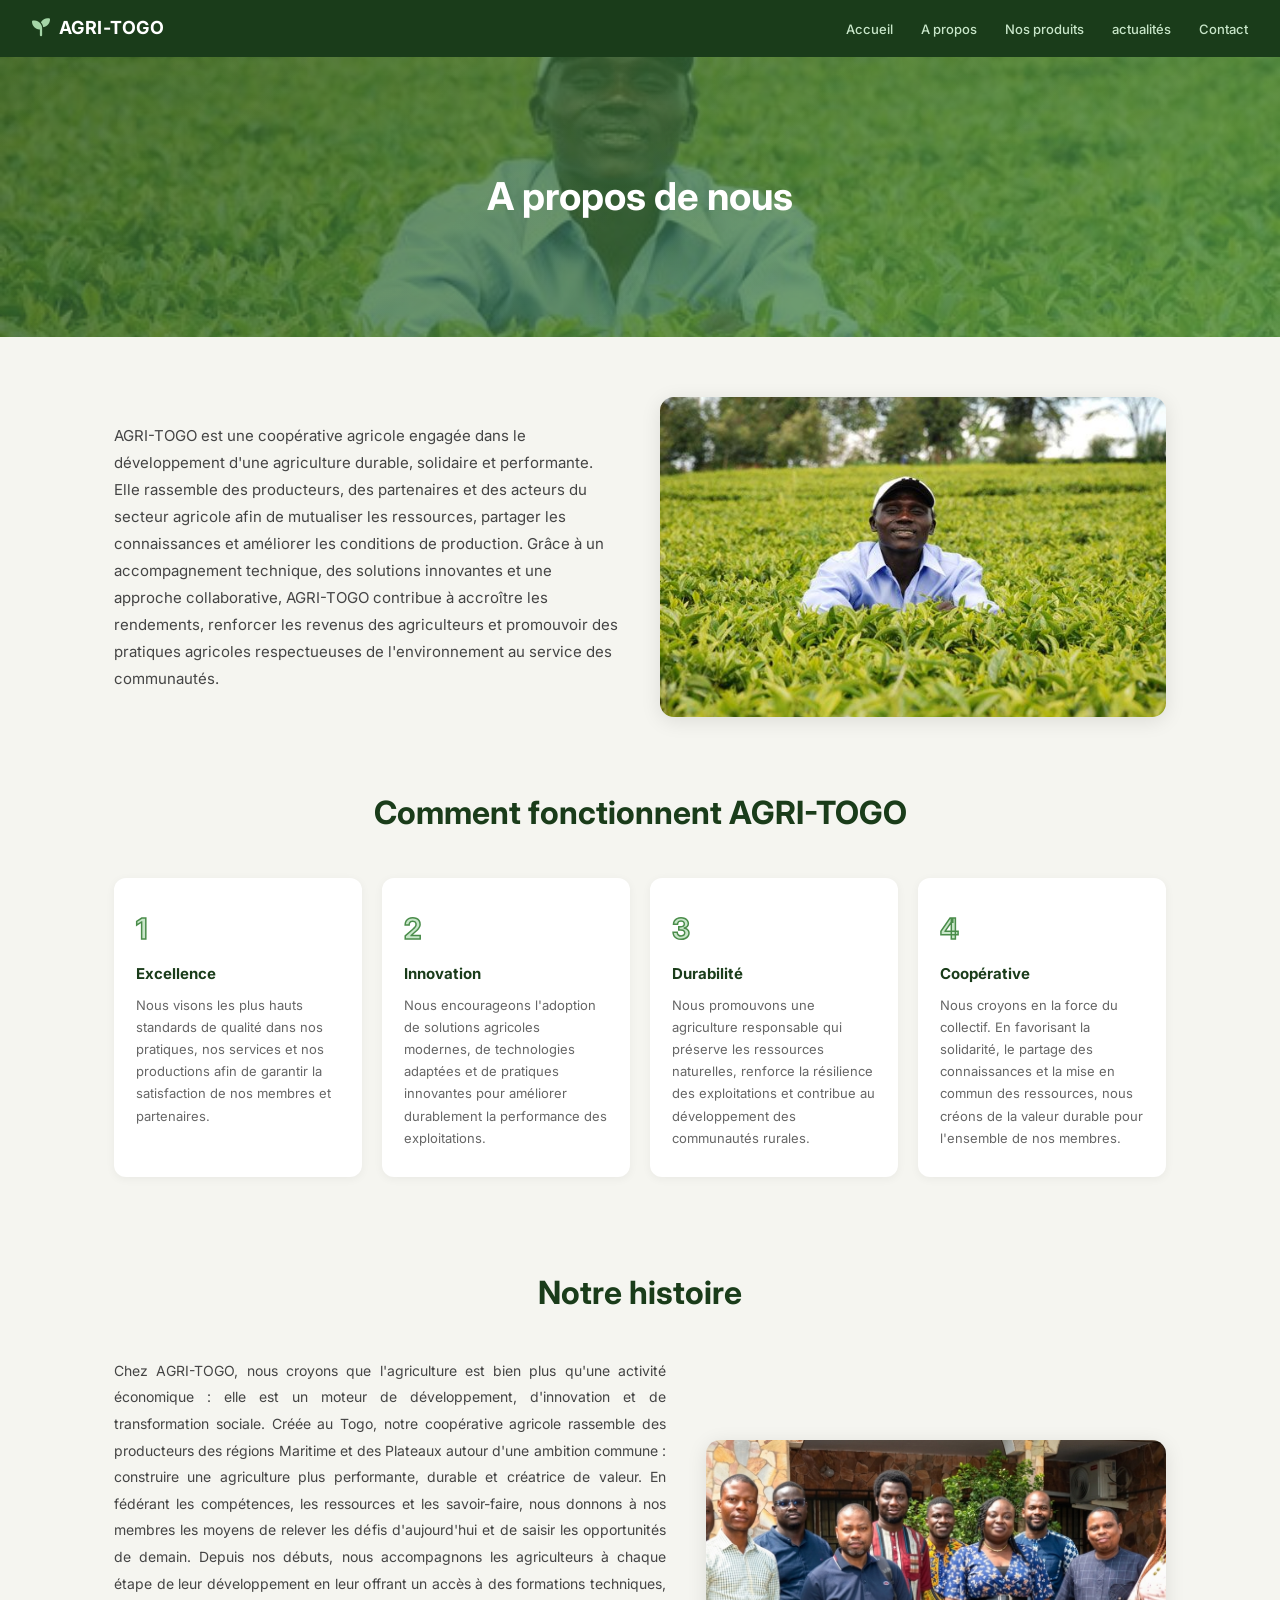
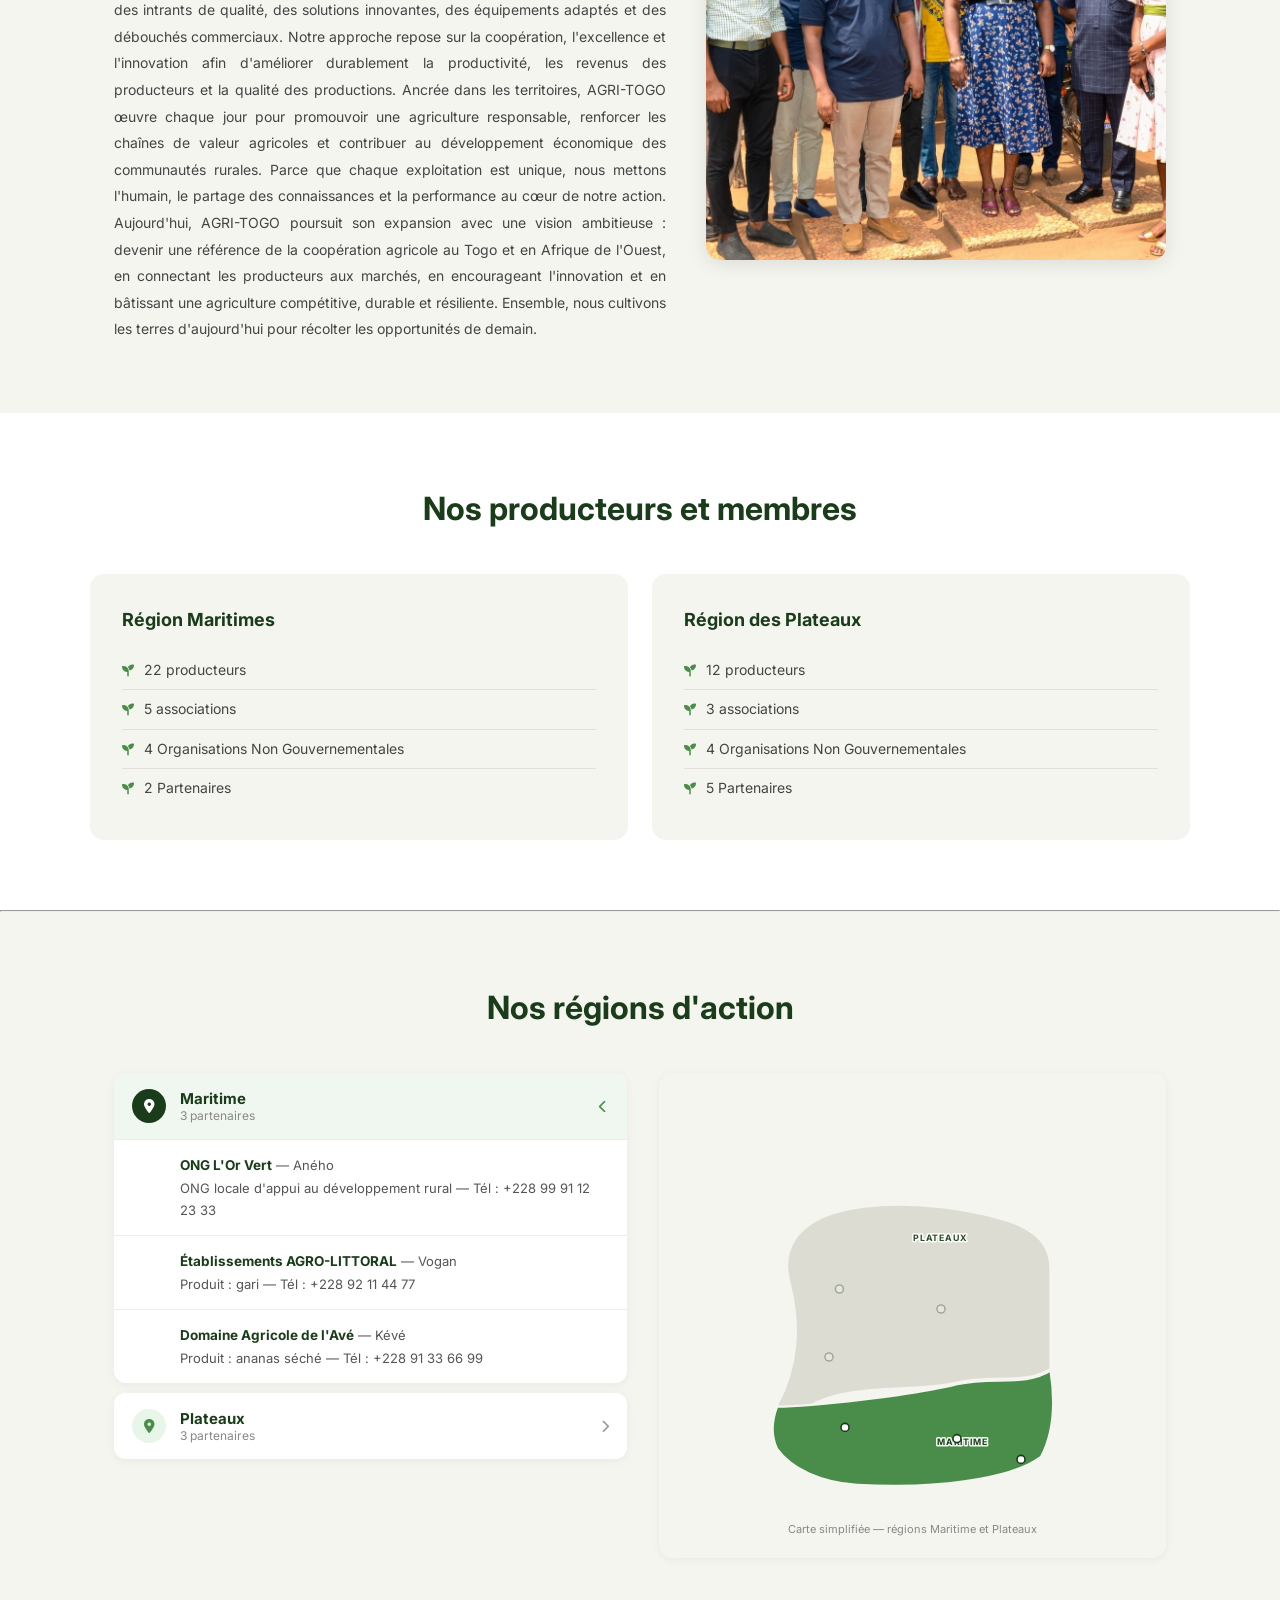
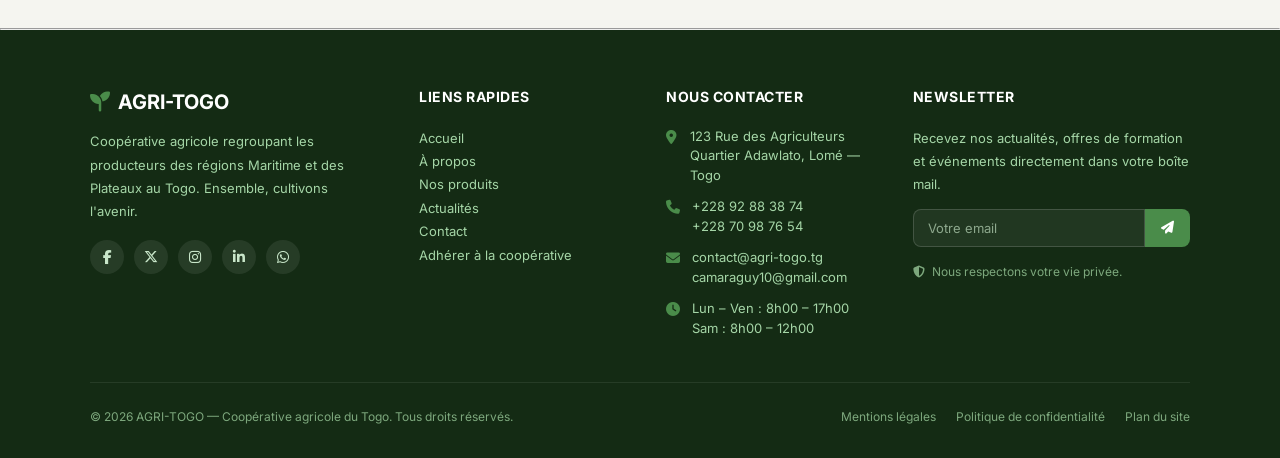
==== commit 670ecf3c: "text" ====
--- a/about.html
+++ b/about.html
@@ -6,8 +6,8 @@
     <title>AGRI-TOGO — À propos</title>
     <link rel="stylesheet" href="https://fonts.googleapis.com/css2?family=Material+Symbols+Outlined" />
     <link rel="stylesheet" href="https://cdnjs.cloudflare.com/ajax/libs/font-awesome/6.5.0/css/all.min.css">
-    <link rel="stylesheet" href="css/app.css">
-    <script src="about.js" defer></script>
+    <link rel="stylesheet" href="css/style.css">
+    <script src="js/script.js"></script>
 </head>
 <body>
     <header>
@@ -251,38 +251,63 @@
         <hr>
     </main>
 
-    <footer>
-        <div id="footer-head">
-            <div>
-                <div>
-                    AGRI-TOGO
-                </div>
-                <p>
-                    AGRI-TOGO est une coopérative agricole regroupant des producteurs de la région
-                    Maritime et des Plateaux au Togo.
-                </p>
-                <div>
-                    <i class="fa-brands fa-facebook"></i>
-                </div>
-            </div>
-            <div>
-                <h3>Navigation</h3>
-                <ul>
-                    <li><a href="index.html">Accueil</a></li>
-                    <li><a href="about.html">A propos</a></li>
-                    <li><a href="produit.html">Nos produits</a></li>
-                    <li><a href="actualite.html">Actualités</a></li>
-                    <li><a href="contact.html">Contact</a></li>
-                </ul>
-            </div>
-            <div>
-                <h3>Contact</h3>
-                <p>Adakpamé, Lomé - Togo</p>
-                <p>agritogo@gmail.com</p>
-                <p>Tél : 70 17 33 46</p>
-            </div>
-        </div>
-    </footer>
-
-</body>
-</html>+  <footer class="footer-main">
+    <div class="footer-grid">
+      <div class="footer-col">
+        <div class="footer-logo"><i class="fa-solid fa-seedling"></i> AGRI-TOGO</div>
+        <p class="footer-desc">Coopérative agricole regroupant les producteurs des régions Maritime et des Plateaux au Togo. Ensemble, cultivons l'avenir.</p>
+        <div class="footer-social">
+          <a href="#" aria-label="Facebook"><i class="fa-brands fa-facebook-f"></i></a>
+          <a href="#" aria-label="Twitter / X"><i class="fa-brands fa-x-twitter"></i></a>
+          <a href="#" aria-label="Instagram"><i class="fa-brands fa-instagram"></i></a>
+          <a href="#" aria-label="LinkedIn"><i class="fa-brands fa-linkedin-in"></i></a>
+          <a href="#" aria-label="WhatsApp"><i class="fa-brands fa-whatsapp"></i></a>
+        </div>
+      </div>
+      <div class="footer-col">
+        <h4>Liens rapides</h4>
+        <a href="index.html">Accueil</a>
+        <a href="apropos.html">À propos</a>
+        <a href="produits.html">Nos produits</a>
+        <a href="actualite1.html">Actualités</a>
+        <a href="contact2.html">Contact</a>
+        <a href="contact2.html">Adhérer à la coopérative</a>
+      </div>
+      <div class="footer-col">
+        <h4>Nous contacter</h4>
+        <div class="footer-contact-item">
+          <i class="fa-solid fa-location-dot"></i>
+          <span>123 Rue des Agriculteurs<br>Quartier Adawlato, Lomé — Togo</span>
+        </div>
+        <div class="footer-contact-item">
+          <i class="fa-solid fa-phone"></i>
+          <span>+228 92 88 38 74<br>+228 70 98 76 54</span>
+        </div>
+        <div class="footer-contact-item">
+          <i class="fa-solid fa-envelope"></i>
+          <span>contact@agri-togo.tg<br>camaraguy10@gmail.com</span>
+        </div>
+        <div class="footer-contact-item">
+          <i class="fa-solid fa-clock"></i>
+          <span>Lun – Ven : 8h00 – 17h00<br>Sam : 8h00 – 12h00</span>
+        </div>
+      </div>
+      <div class="footer-col">
+        <h4>Newsletter</h4>
+        <p>Recevez nos actualités, offres de formation et événements directement dans votre boîte mail.</p>
+        <form class="footer-newsletter" id="newsletterForm" onsubmit="return false;">
+          <input type="email" placeholder="Votre email" required>
+          <button type="submit" name="newsletterForm"><i class="fa-solid fa-paper-plane"></i></button>
+        </form>
+        <p style="margin-top:14px; font-size:12px; color:#7da87d;"><i class="fa-solid fa-shield-halved" style="margin-right:4px;"></i> Nous respectons votre vie privée.</p>
+      </div>
+    </div>
+    <div class="footer-bottom">
+      <p>© 2026 AGRI-TOGO — Coopérative agricole du Togo. Tous droits réservés.</p>
+      <div class="footer-bottom-links">
+        <a href="#">Mentions légales</a>
+        <a href="#">Politique de confidentialité</a>
+        <a href="#">Plan du site</a>
+      </div>
+    </div>
+  </footer>
--- a/css/style.css
+++ b/css/style.css
@@ -0,0 +1,1255 @@
+/* ══════════════════════════════════════════════════════════════
+   AGRI-TOGO — Feuille de style commune
+   Palette : #1a3c1a (vert foncé) · #4a8c4a (vert moyen)
+             #c8e6c9 (vert clair) · #f5f5f0 (fond crème)
+   ══════════════════════════════════════════════════════════════ */
+
+@import url('https://fonts.googleapis.com/css2?family=Inter:wght@400;500;600;700&display=swap');
+
+/* ─── Reset & Base ───────────────────────────────────────────── */
+* {
+  margin: 0;
+  padding: 0;
+  box-sizing: border-box;
+}
+
+body {
+  font-family: 'Inter', sans-serif;
+  background: #f5f5f0;
+  color: #2d2d2d;
+  line-height: 1.6;
+}
+
+a { 
+  color: inherit; 
+}
+
+img { 
+  display: block; 
+  max-width: 100%; 
+}
+
+/*  Classes utilitaires pour le responsive  */
+.hide-mobile,
+.photo-secondaire {
+  display: block;
+}
+
+/*  Navigation  */
+header {
+  position: sticky;
+  top: 0;
+  width: 100%;
+  z-index: 1000;            /* Reste au-dessus de tout le reste lors du défilement */
+  background: #1a3c1a;      /* Couleur de fond opaque indispensable */
+  padding: 14px 32px;
+  display: flex;
+  justify-content: space-between;
+  align-items: center;
+}
+
+header > div:first-child {
+  display: flex;
+  align-items: center;
+  gap: 8px;
+  color: #fff;
+  font-weight: 700;
+  font-size: 18px;
+  letter-spacing: 0.5px;
+}
+
+header > div:first-child::before {
+  content: '\f4d8'; /* fa-seedling */
+  font-family: 'Font Awesome 6 Free';
+  font-weight: 900;
+  color: #a5d6a7;
+}
+
+header nav {
+  margin-left: auto;
+}
+
+header nav ul {
+  display: flex;
+  gap: 28px;
+  list-style: none;
+}
+
+header nav ul li a {
+  color: #c8e6c9;
+  text-decoration: none;
+  font-size: 13px;
+  font-weight: 500;
+  transition: color .2s ease;
+}
+
+header nav ul li a:hover {
+  color: #fff;
+}
+
+header .material-symbols-outlined {
+  color: #c8e6c9;
+  cursor: pointer;
+  transition: color .2s ease;
+}
+
+header .material-symbols-outlined:hover {
+  color: #fff;
+}
+
+.header-icons {
+  display: flex;
+  align-items: center;
+  gap: 16px;
+}
+
+.header-icons .menu-open,
+.header-icons .menu-close {
+  display: none;
+}
+
+/* ─── Hero / Accueil  */
+/* ─── Conteneur Hero Principal (Pleine Largeur / Hauteur)  */
+.hero {
+  position: relative;
+  color: #fff;
+  text-align: center;
+  /* Utilisation de Flexbox pour centrer le texte verticalement et horizontalement */
+  display: flex;
+  flex-direction: column;
+  align-items: center;
+  justify-content: center;
+  
+  /* Supprime le padding fixe qui créait l'espace vide */
+  padding: 60px 24px;
+  min-height: 75vh; /* Ajuste la hauteur globale du hero */
+  overflow: hidden;
+}
+
+/* Le carrousel / l'image de fond couvre 100% de la surface du conteneur */
+.hero .carousel,
+.hero-bg {
+  position: absolute;
+  top: 0;
+  left: 0;
+  width: 100%;
+  height: 100%;
+  z-index: 0;
+}
+
+.hero .carousel-slide {
+  position: absolute;
+  top: 0;
+  left: 0;
+  width: 100%;
+  height: 100%;
+  opacity: 0;
+  transition: opacity 0.8s ease-in-out;
+}
+
+.hero .carousel-slide.active {
+  opacity: 1;
+}
+
+/* Empêche l'image de s'arrêter avant le bas */
+.hero .carousel-slide img,
+.hero-bg img {
+  width: 100%;
+  height: 100%;
+  object-fit: cover;
+  object-position: center;
+}
+
+/* Filtre vert recouvrant TOUTE la surface de l'image jusqu'en bas */
+.hero-overlay {
+  position: absolute;
+  top: 0;
+  left: 0;
+  width: 100%;
+  height: 100%;
+  background: rgba(26, 60, 26, 0.75);
+  z-index: 1;
+}
+
+/* Contenu texte centré */
+.hero-content {
+  padding-top: -30px;
+  position: relative;
+  z-index: 2;
+  max-width: 650px;
+  margin: 0 auto;
+}
+
+.hero h1 { 
+  font-size: 38px; 
+  font-weight: 700; 
+  margin-bottom: 16px; 
+  line-height: 1.25;
+  text-shadow: 0 2px 8px rgba(0,0,0,.3); 
+}
+
+.hero p { 
+  font-size: 16px; 
+  line-height: 1.6;
+  opacity: .95; 
+}
+
+.hero-icon {
+  font-size: 48px;
+  margin-bottom: 16px;
+  color: #a5d6a7;
+}
+/*  Liens de redirection rapide */
+#redirection {
+  display: flex;
+  flex-direction: row;
+  align-items: center;
+  text-align: center;
+  justify-content: space-around;
+  padding: 22px 30px;
+  margin: -38px auto 0;
+  max-width: 800px;
+  border-radius: 14px;
+  background: #fff;
+  box-shadow: 0 4px 20px rgba(0, 0, 0, .1);
+  position: relative;
+  z-index: 5;
+}
+
+#redirection > div {
+  padding: 6px 18px;
+}
+
+#redirection a {
+  text-decoration: none;
+  font-size: 1rem;
+  font-weight: 600;
+  color: #1a3c1a;
+  transition: color .2s ease;
+}
+
+#redirection a:hover {
+  color: #4a8c4a;
+}
+
+/* ─── Chiffres clés  */
+#chiffre h1 {
+  text-align: center;
+  font-size: 2rem;
+  font-weight: 700;
+  padding-top: 70px;
+  margin-bottom: 40px;
+  color: #1a3c1a;
+}
+
+#cle {
+  display: flex;
+  flex-direction: row;
+  gap: 20px;
+  padding: 0 30px 30px;
+  justify-content: center;
+  align-items: stretch;
+  text-align: center;
+  flex-wrap: wrap;
+  max-width: 1100px;
+  margin: 0 auto;
+}
+
+#cle > div {
+  display: flex;
+  flex-direction: column;
+  align-items: center;
+  background: #fff;
+  border-radius: 12px;
+  padding: 32px 24px;
+  min-width: 220px;
+  flex: 1;
+  box-shadow: 0 2px 10px rgba(0, 0, 0, .05);
+  transition: transform .2s ease;
+}
+
+#cle > div:hover {
+  transform: translateY(-3px);
+}
+
+#cle span {
+  color: #4a8c4a;
+  font-size: 3rem;
+  line-height: 1;
+  margin-bottom: 8px;
+}
+
+#cle h2 {
+  font-size: 1.6rem;
+  font-weight: 700;
+  color: #1a3c1a;
+  padding-bottom: 6px;
+}
+
+#cle p {
+  font-size: 13px;
+  color: #666;
+}
+
+#cle a {
+  color: #4a8c4a;
+  font-size: 1rem;
+  text-decoration: none;
+  font-weight: 600;
+}
+
+/* ─── Actualités  */
+#actualite h2 {
+  text-align: center;
+  font-size: 2rem;
+  font-weight: 700;
+  padding-top: 60px;
+  margin-bottom: 40px;
+  color: #1a3c1a;
+}
+
+#actu {
+  display: flex;
+  flex-direction: row;
+  gap: 22px;
+  flex-wrap: wrap;
+  justify-content: center;
+  margin-bottom: 60px;
+  padding: 0 24px;
+}
+
+#actu1 {
+  display: flex;
+  flex-direction: column;
+  width: 340px;
+  border-radius: 14px;
+  background: #fff;
+  box-shadow: 0 2px 10px rgba(0, 0, 0, .05);
+  overflow: hidden;
+  transition: transform .2s ease, box-shadow .2s ease;
+}
+
+#actu1:hover {
+  transform: translateY(-4px);
+  box-shadow: 0 8px 24px rgba(0, 0, 0, .1);
+}
+
+#actu1 img {
+  width: 100%;
+  height: 200px;
+  object-fit: cover;
+}
+
+#actu1 p {
+  padding: 10px 18px 0;
+  font-size: 13px;
+      color: #555;
+      line-height: 1.5;
+      flex: 1;
+}
+
+#actu1 h3 {
+  padding: 10px 18px 0;
+  font-size: 15px;
+      font-weight: 700;
+      color: #1a3c1a;
+      margin-bottom: 8px;
+}
+
+#actu1 time {
+  display: block;
+  padding: 10px 18px 0;
+  color: #888;
+  font-size: 12px;
+}
+
+#actu1 a {
+  padding: 12px 18px 18px;
+  color: #1a3c1a;
+  text-decoration: none;
+  font-weight: 700;
+  font-size: 13px;
+}
+
+#actu1 a:hover {
+  color: #2e5c2e;
+}
+
+/* ─── Appel à l'action  */
+#rejoignez {
+  display: flex;
+  flex-direction: column;
+  max-width: 900px;
+  margin: 40px auto 60px;
+  padding: 60px 24px;
+  align-items: center;
+  border-radius: 14px;
+  background: #1a3c1a;
+  box-shadow: 0 4px 20px rgba(0, 0, 0, .08);
+}
+
+#rejoignez h2 {
+  text-align: center;
+  font-size: 2rem;
+  font-weight: 700;
+  color: #fff;
+}
+
+#rejoignez p {
+  max-width: 480px;
+  text-align: center;
+  font-size: 1rem;
+  padding-top: 12px;
+  color: #c8e6c9;
+  margin-bottom: 24px;
+}
+
+#rejoignez button {
+  display: inline-flex;
+  align-items: center;
+  gap: 8px;
+  width: fit-content;
+  background: #fff;
+  color: #1a3c1a;
+  border: none;
+  padding: 14px 28px;
+  border-radius: 10px;
+  cursor: pointer;
+  font-size: 14px;
+  font-weight: 600;
+  transition: background .2s ease, transform .2s ease;
+}
+
+#rejoignez button:hover {
+  background: #c8e6c9;
+  transform: translateY(-2px);
+}
+
+#rejoignez button a {
+  text-decoration: none;
+  color: inherit;
+}
+
+/*  Carrousel  */
+.carousel {
+  position: relative;
+  width: 100%;
+  height: 420px;
+  overflow: hidden;
+}
+
+.carousel-slide {
+  position: absolute;
+  top: 0;
+  left: 0;
+  width: 100%;
+  height: 100%;
+  opacity: 0;
+  transition: opacity 1s ease-in-out;
+}
+
+.carousel-slide.active {
+  opacity: 1;
+}
+
+.carousel-slide img {
+  width: 100%;
+  height: 100%;
+  object-fit: cover;
+}
+
+.carousel-dots {
+  position: absolute;
+  bottom: 16px;
+  left: 50%;
+  transform: translateX(-50%);
+  display: flex;
+  gap: 8px;
+  z-index: 10;
+}
+
+.dot {
+  width: 10px;
+  height: 10px;
+  border-radius: 50%;
+  background: rgba(255, 255, 255, .5);
+  cursor: pointer;
+  transition: background .2s ease;
+  border: none;
+}
+
+.dot.active {
+  background: #fff;
+}
+
+/* Footer  */ .footer-main {
+      background: #142b14;
+      color: #c8e6c9;
+      padding: 56px 24px 32px;
+    }
+    .footer-grid {
+      max-width: 1100px;
+      margin: 0 auto;
+      display: grid;
+      grid-template-columns: 1.4fr 1fr 1fr 1.2fr;
+      gap: 40px;
+    }
+    .footer-col h4 {
+      color: #fff;
+      font-size: 14px;
+      font-weight: 700;
+      margin-bottom: 18px;
+      text-transform: uppercase;
+      letter-spacing: 0.5px;
+    }
+    .footer-col p, .footer-col a {
+      color: #a5d6a7;
+      font-size: 13px;
+      line-height: 1.8;
+      text-decoration: none;
+      display: block;
+      transition: color .2s;
+    }
+    .footer-col a:hover { color: #fff; }
+    .footer-logo {
+      font-size: 20px;
+      font-weight: 700;
+      color: #fff;
+      margin-bottom: 12px;
+      display: flex;
+      align-items: center;
+      gap: 8px;
+    }
+    .footer-logo i { color: #4a8c4a; }
+    .footer-desc {
+      font-size: 13px;
+      color: #a5d6a7;
+      line-height: 1.7;
+      margin-bottom: 16px;
+    }
+    .footer-social {
+      display: flex;
+      gap: 10px;
+      margin-top: 16px;
+    }
+    .footer-social a {
+      width: 34px;
+      height: 34px;
+      border-radius: 50%;
+      background: rgba(255,255,255,.08);
+      display: flex;
+      align-items: center;
+      justify-content: center;
+      color: #c8e6c9;
+      font-size: 14px;
+      transition: background .2s, color .2s;
+    }
+    .footer-social a:hover {
+      background: #4a8c4a;
+      color: #fff;
+    }
+    .footer-contact-item {
+      display: flex;
+      align-items: flex-start;
+      gap: 10px;
+      margin-bottom: 12px;
+    }
+    .footer-contact-item i {
+      color: #4a8c4a;
+      font-size: 14px;
+      margin-top: 3px;
+      width: 16px;
+    }
+    .footer-contact-item span {
+      font-size: 13px;
+      color: #a5d6a7;
+      line-height: 1.5;
+    }
+    .footer-newsletter {
+      display: flex;
+      gap: 0;
+      margin-top: 12px;
+    }
+    .footer-newsletter input {
+      flex: 1;
+      padding: 10px 14px;
+      border: 1px solid rgba(255,255,255,.15);
+      border-radius: 8px 0 0 8px;
+      background: rgba(255,255,255,.06);
+      color: #fff;
+      font-size: 13px;
+      outline: none;
+      font-family: inherit;
+    }
+    .footer-newsletter input::placeholder { color: #8da88d; }
+    .footer-newsletter button {
+      padding: 10px 16px;
+      border: none;
+      border-radius: 0 8px 8px 0;
+      background: #4a8c4a;
+      color: #fff;
+      font-size: 13px;
+      font-weight: 600;
+      cursor: pointer;
+      transition: background .2s;
+    }
+    .footer-newsletter button:hover { background: #5a9c5a; }
+    .footer-bottom {
+      border-top: 1px solid rgba(255,255,255,.08);
+      max-width: 1100px;
+      margin: 32px auto 0;
+      padding-top: 24px;
+      display: flex;
+      justify-content: space-between;
+      align-items: center;
+      flex-wrap: wrap;
+      gap: 12px;
+    }
+    .footer-bottom p {
+      font-size: 12px;
+      color: #7da87d;
+    }
+    .footer-bottom-links {
+      display: flex;
+      gap: 20px;
+    }
+    .footer-bottom-links a {
+      font-size: 12px;
+      color: #7da87d;
+      text-decoration: none;
+      transition: color .2s;
+    }
+    .footer-bottom-links a:hover { color: #fff; }
+/* about.html (apropos)  */
+
+/*  Hero secondaire  */
+.hero2 {
+  position: relative;
+  height: 280px;
+  display: flex;
+  align-items: center;
+  justify-content: center;
+  background: linear-gradient(135deg, #2e5c2e 0%, #4a8c4a 100%);
+  overflow: hidden;
+}
+
+.hero2 h1 {
+  position: relative;
+  z-index: 2;
+  color: #fff;
+  font-size: 2.4rem;
+  font-weight: 700;
+  text-align: center;
+}
+
+.hero2 img {
+  position: absolute;
+  inset: 0;
+  width: 100%;
+  height: 100%;
+  object-fit: cover;
+  opacity: .25;
+  z-index: 1;
+}
+
+/*  introduction : texte + image  */
+.intro-section {
+  max-width: 1100px;
+  margin: 0 auto;
+  padding: 60px 24px 20px;
+}
+
+.intro-row {
+  display: flex;
+  align-items: center;
+  gap: 40px;
+}
+
+.intro-text {
+  flex: 1;
+}
+
+.intro-text p {
+  color: #444;
+  font-size: 15px;
+  line-height: 1.8;
+}
+
+.intro-image {
+  flex: 1;
+}
+
+.intro-image img {
+  width: 100%;
+  height: 320px;
+  object-fit: cover;
+  border-radius: 14px;
+  box-shadow: 0 4px 20px rgba(0, 0, 0, .1);
+}
+
+/*  Valeurs  */
+.valeurs {
+  margin-top: 70px;
+}
+
+.valeurs h2 {
+  text-align: center;
+  font-size: 2rem;
+  font-weight: 700;
+  color: #1a3c1a;
+  margin-bottom: 40px;
+}
+
+.valeurs-grid {
+  display: grid;
+  grid-template-columns: repeat(4, 1fr);
+  gap: 20px;
+}
+
+.valeur-item {
+  background: #fff;
+  border-radius: 12px;
+  padding: 28px 22px;
+  box-shadow: 0 2px 10px rgba(0, 0, 0, .05);
+  transition: transform .2s ease, box-shadow .2s ease;
+}
+
+.valeur-item:hover {
+  transform: translateY(-4px);
+  box-shadow: 0 8px 24px rgba(0, 0, 0, .1);
+}
+
+.valeur-item h1 {
+  font-size: 1.8rem;
+  font-weight: 700;
+  color: #c8e6c9;
+  -webkit-text-stroke: 1.5px #4a8c4a;
+  margin-bottom: 10px;
+}
+
+.valeur-item h3 {
+  font-size: 15px;
+  font-weight: 700;
+  color: #1a3c1a;
+  margin-bottom: 8px;
+}
+
+.valeur-item p {
+  font-size: 13px;
+  color: #666;
+  line-height: 1.7;
+}
+
+/*  Notre histoire  */
+.histoire-section {
+  max-width: 1100px;
+  margin: 0 auto;
+  padding: 70px 24px;
+}
+
+.histoire-section h2 {
+  text-align: center;
+  font-size: 2rem;
+  font-weight: 700;
+  color: #1a3c1a;
+  margin-bottom: 40px;
+}
+
+.histoire-row {
+  display: flex;
+  align-items: center;
+  gap: 40px;
+}
+
+.histoire-text {
+  flex: 1.2;
+}
+
+.histoire-text p {
+  color: #444;
+  font-size: 14px;
+  line-height: 1.9;
+  text-align: justify;
+}
+
+.histoire-image {
+  flex: 1;
+}
+
+.histoire-image img {
+  width: 100%;
+  height: 420px;
+  object-fit: cover;
+  border-radius: 14px;
+  box-shadow: 0 4px 20px rgba(0, 0, 0, .1);
+}
+
+/*  Membres  */
+.membres-section {
+  background: #fff;
+  padding: 70px 24px;
+}
+
+.membres {
+  max-width: 1100px;
+  margin: 0 auto;
+}
+
+.membres h2 {
+  text-align: center;
+  font-size: 2rem;
+  font-weight: 700;
+  color: #1a3c1a;
+  margin-bottom: 40px;
+}
+
+.membres-grid {
+  display: grid;
+  grid-template-columns: repeat(2, 1fr);
+  gap: 24px;
+}
+
+.membre-card {
+  background: #f5f5f0;
+  border-radius: 14px;
+  padding: 32px;
+
+}
+
+.membre-card h3 {
+  color: #1a3c1a;
+  font-size: 18px;
+  font-weight: 700;
+  margin-bottom: 16px;
+}
+
+.membre-card ul {
+  list-style: none;
+}
+
+.membre-card li {
+  color: #444;
+  font-size: 14px;
+  padding: 8px 0;
+  border-bottom: 1px solid #e0e0d8;
+}
+
+.membre-card li:last-child {
+  border-bottom: none;
+}
+
+.membre-card li::before {
+  content: '\f4d8';
+  font-family: 'Font Awesome 6 Free';
+  font-weight: 900;
+  color: #4a8c4a;
+  margin-right: 10px;
+  font-size: 12px;
+}
+
+/*  Régions d'action  */
+.regions-section {
+  max-width: 1100px;
+  margin: 0 auto;
+  padding: 70px 24px;
+}
+
+.regions-section h2 {
+  text-align: center;
+  font-size: 2rem;
+  font-weight: 700;
+  color: #1a3c1a;
+  margin-bottom: 40px;
+}
+
+.regions {
+  display: flex;
+  gap: 32px;
+  align-items: flex-start;
+}
+
+/* Accordéon des régions */
+.regions-list-panel {
+  flex: 1.1;
+  display: flex;
+  flex-direction: column;
+  gap: 10px;
+}
+
+.region-row {
+  background: #fff;
+  border-radius: 12px;
+  box-shadow: 0 2px 10px rgba(0, 0, 0, .05);
+  overflow: hidden;
+}
+
+.region-row-head {
+  width: 100%;
+  display: flex;
+  align-items: center;
+  gap: 14px;
+  padding: 16px 18px;
+  border: none;
+  background: #fff;
+  cursor: pointer;
+  text-align: left;
+  font-family: inherit;
+  transition: background .2s ease;
+}
+
+.region-row-head:hover {
+  background: #f5f5f0;
+}
+
+.region-row.active .region-row-head {
+  background: #f0f7f0;
+}
+
+.region-pin {
+  display: flex;
+  align-items: center;
+  justify-content: center;
+  width: 34px;
+  height: 34px;
+  border-radius: 50%;
+  background: #e8f5e9;
+  color: #4a8c4a;
+  font-size: 14px;
+  flex-shrink: 0;
+  transition: background .2s ease, color .2s ease;
+}
+
+.region-row.active .region-pin {
+  background: #1a3c1a;
+  color: #fff;
+}
+
+.region-row-text {
+  flex: 1;
+  display: flex;
+  flex-direction: column;
+}
+
+.region-row-title {
+  font-size: 15px;
+  font-weight: 700;
+  color: #1a3c1a;
+}
+
+.region-row-count {
+  font-size: 12px;
+  color: #888;
+}
+
+.region-chevron {
+  color: #999;
+  font-size: 13px;
+  transition: transform .25s ease;
+}
+
+.region-row.active .region-chevron {
+  transform: rotate(90deg);
+  color: #4a8c4a;
+}
+
+.region-partners {
+  list-style: none;
+  max-height: 0;
+  overflow: hidden;
+  transition: max-height .3s ease;
+}
+
+.region-row.active .region-partners {
+  max-height: 600px;
+}
+
+.region-partners li {
+  padding: 14px 18px 14px 66px;
+  font-size: 13px;
+  color: #555;
+  line-height: 1.7;
+  border-top: 1px solid #eeeee6;
+  cursor: pointer;
+  transition: background .2s ease;
+}
+
+.region-partners li:hover,
+.region-partners li:focus {
+  background: #f5f5f0;
+  outline: none;
+}
+
+.region-partners li strong {
+  color: #1a3c1a;
+  font-size: 13.5px;
+}
+
+/*  Carte SVG (droite)  */
+.regions-map {
+  flex: 1;
+  min-height: 420px;
+  background: #f5f5f0;
+  border-radius: 14px;
+  padding: 20px;
+  display: flex;
+  flex-direction: column;
+  align-items: center;
+  justify-content: center;
+  position: sticky;
+  top: 90px;
+  box-shadow: 0 2px 10px rgba(0, 0, 0, .05);
+}
+
+.regions-map svg {
+  width: 100%;
+  max-width: 320px;
+  height: auto;
+  overflow: visible;
+}
+
+.map-caption {
+  margin-top: 12px;
+  font-size: 11px;
+  color: #888;
+  text-align: center;
+}
+
+.region-shape {
+  stroke: #f5f5f0;
+  stroke-width: 3;
+  transition: fill .25s ease, opacity .25s ease;
+  cursor: pointer;
+}
+
+.region-shape.maritime {
+  fill: #4a8c4a;
+}
+
+.region-shape.plateaux {
+  fill: #1a3c1a;
+}
+
+.region-shape.dimmed {
+  fill: #dcdcd2;
+}
+
+.region-shape.hovered {
+  fill: #2e5c2e;
+}
+
+.region-label {
+  font-size: 11px;
+  font-weight: 700;
+  fill: #1a3c1a;
+  text-transform: uppercase;
+  letter-spacing: 1px;
+  opacity: .9;
+  pointer-events: none;
+  paint-order: stroke;
+  stroke: #fff;
+  stroke-width: 4px;
+  stroke-linejoin: round;
+}
+
+/* Points de ville SVG */
+.city-dot { 
+  cursor: pointer; 
+}
+
+.city-dot circle:not(.pulse-ring) {
+  fill: #fff;
+  stroke: #1a3c1a;
+  stroke-width: 2;
+  transition: r .2s ease, fill .2s ease, stroke .2s ease;
+}
+
+.city-dot text {
+  font-size: 10px;
+  font-weight: 700;
+  fill: #1a3c1a;
+  opacity: 0;
+  transition: opacity .2s ease;
+  pointer-events: none;
+  paint-order: stroke;
+  stroke: #fff;
+  stroke-width: 3px;
+}
+
+.city-dot .pulse-ring {
+  fill: none;
+  stroke: #fff;
+  stroke-width: 2;
+  opacity: 0;
+}
+
+.city-dot.active circle:not(.pulse-ring) {
+  fill: #fff;
+  stroke: #fff;
+  r: 7;
+}
+
+.city-dot.active text {
+  opacity: 1;
+}
+
+.city-dot.active .pulse-ring {
+  opacity: 1;
+  animation: city-pulse 1.2s ease-out infinite;
+}
+
+.city-dot.inactive-region {
+  opacity: .3;
+}
+
+@keyframes city-pulse {
+  0%   { r: 5; stroke-opacity: .8; }
+  100% { r: 16; stroke-opacity: 0; }
+}
+
+/*  Media Queries Globaux  */
+
+/* Tablettes (769px à 1024px) */
+@media (max-width: 1024px) and (min-width: 769px) {
+  header {
+    padding: 12px 20px;
+  }
+  header nav ul {
+    gap: 16px;
+  }
+  header nav ul li a {
+    font-size: 12px;
+  }
+  header > div:first-child {
+    font-size: 16px;
+  }
+}
+
+/* Mobiles (≤ 900px /  responsive global) */
+@media (max-width: 900px) {
+  #cle, #actu {
+    flex-direction: column;
+    align-items: center;
+  }
+
+  #rejoignez {
+    margin: 40px 16px 60px;
+  }
+
+  #footer-head {
+    grid-template-columns: 1fr;
+  }
+
+  .intro-row,
+  .histoire-row,
+  .regions {
+    flex-direction: column;
+  }
+
+  .valeurs-grid {
+    grid-template-columns: repeat(2, 1fr);
+  }
+
+  .membres-grid {
+    grid-template-columns: 1fr;
+  }
+
+  .regions-map {
+    position: static;
+    width: 100%;
+  }
+
+  .hero2 h1 {
+    font-size: 1.8rem;
+  }
+}
+
+/* Mobiles (≤ 768px) — RÈGLES DE MASQUAGE ET MENU MOBILE */
+@media (max-width: 768px) {
+
+  /* 1. Cache la section Redirection sur mobile */
+  #redirection,
+  .hide-mobile {
+    display: none !important;
+  }
+
+  /* 2. Cache les images secondaires sur mobile */
+  .intro-image,
+  .histoire-image,
+  .photo-secondaire {
+    display: none !important;
+  }
+
+  /* 3. Ajustement de la hauteur du hero sur mobile */
+  .carousel,
+  .hero2 {
+    height: 220px;
+  }
+
+  /* 4. Menu mobile */
+  header {
+    padding: 12px 20px;
+  }
+
+  header nav {
+    position: absolute;
+    top: 100%;
+    left: 0;
+    right: 0;
+    background: #1a3c1a;
+    max-height: 0;
+    overflow: hidden;
+    transition: max-height .3s ease;
+    box-shadow: 0 8px 16px rgba(0, 0, 0, .15);
+    z-index: 99;
+  }
+
+  header nav ul {
+    display: flex;
+    flex-direction: column;
+    gap: 0;
+    padding: 8px 0;
+  }
+
+  header nav ul li {
+    width: 100%;
+  }
+
+  header nav ul li a {
+    display: block;
+    padding: 14px 32px;
+    font-size: 15px;
+    border-bottom: 1px solid rgba(255, 255, 255, .08);
+  }
+
+  header.nav-open nav {
+    max-height: 400px;
+  }
+
+  .header-icons .menu-open {
+    display: inline-flex;
+  }
+
+  header.nav-open .header-icons .menu-open {
+    display: none;
+  }
+
+  header.nav-open .header-icons .menu-close {
+    display: inline-flex;
+  }
+}
+
+@media (max-width: 560px) {
+  .valeurs-grid {
+    grid-template-columns: 1fr;
+  }
+}
+
+/* Petit mobile (≤ 400px) */
+@media (max-width: 400px) {
+  header > div:first-child {
+    font-size: 16px;
+  }
+  header {
+    padding: 10px 16px;
+  }
+}
